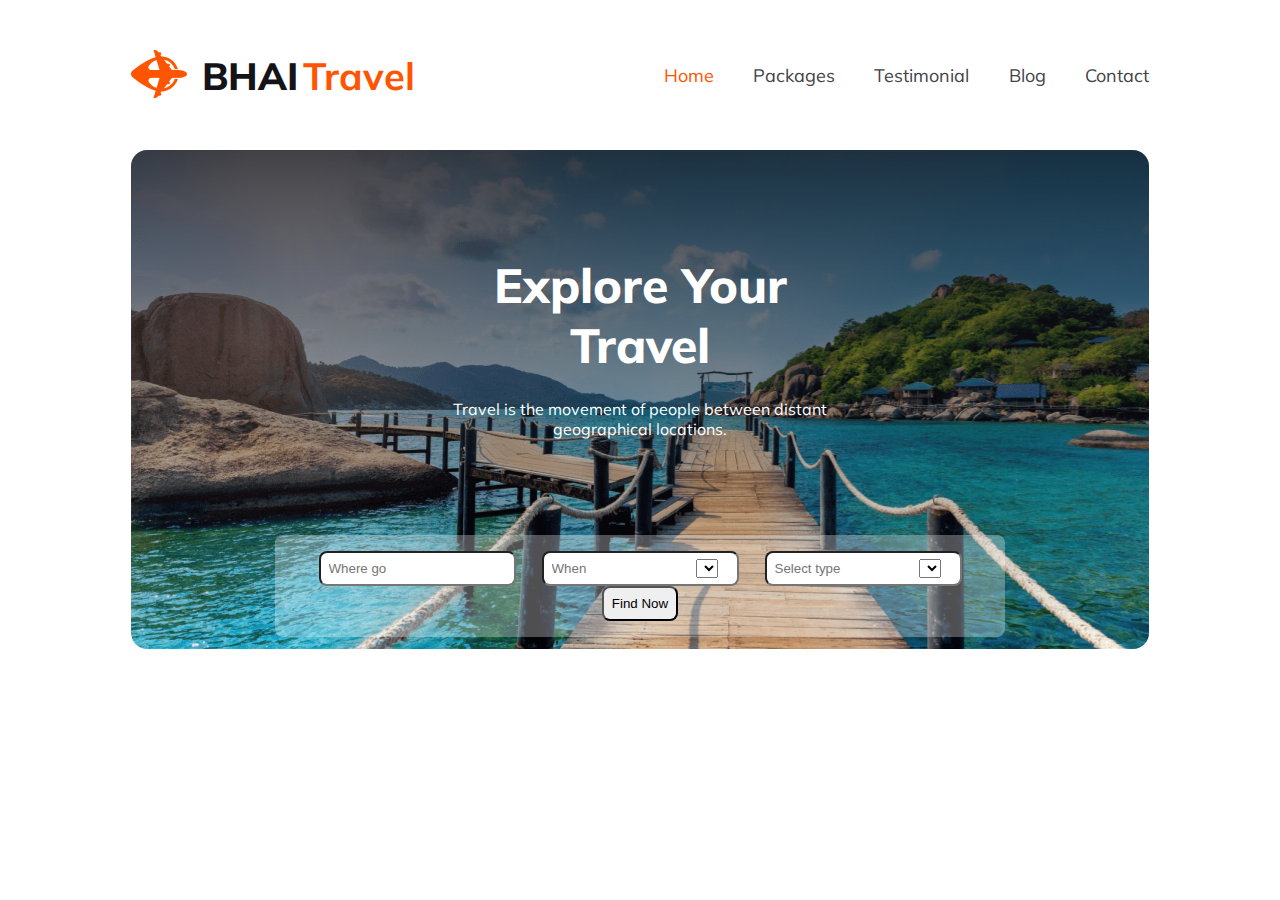
==== index.html @ e95fb246 "update file" ====
<!DOCTYPE html>
<html lang="en">
<head>
    <meta charset="UTF-8">
    <meta name="viewport" content="width=device-width, initial-scale=1.0">
    <link rel="preconnect" href="https://fonts.googleapis.com">
    <link rel="preconnect" href="https://fonts.gstatic.com" crossorigin>
    <link href="https://fonts.googleapis.com/css2?family=Mulish:ital,wght@0,200..1000;1,200..1000&display=swap" rel="stylesheet">
    <link rel="stylesheet" href="https://cdnjs.cloudflare.com/ajax/libs/font-awesome/6.5.1/css/all.min.css" integrity="sha512-DTOQO9RWCH3ppGqcWaEA1BIZOC6xxalwEsw9c2QQeAIftl+Vegovlnee1c9QX4TctnWMn13TZye+giMm8e2LwA==" crossorigin="anonymous" referrerpolicy="no-referrer" />
    <link rel="stylesheet" href="styles/travel.css">
    <title>DadaBhai Travel</title>
</head>
<body>
    <header  class="header">
        <div class="container">
            <div class="title-details">
                <div class="logo">
                    <img src="Images/Group 40071 (2).png" alt="">
                </div>
                <h3><span class="pri-font2">BHAI</span> <span class="travel">Travel</span></h3>
            </div>
            <div class="navbar">
                <ul>
                    <li>
                        <a id="home" href="">Home</a>
                        <span class="nav-item">
                            <a href="">Packages</a>
                            <a href="">Testimonial</a>
                            <a href="">Blog</a>
                            <a href="">Contact</a>
                        </span>
                    </li>
                </ul>
            </div>
            <div class="menubar">
                <i class="fa-solid fa-bars"></i>
            </div>
        </div>
        <section class="banner">
            <div class="banner-description">
                <h3 class="banner-title">
                    Explore Your Travel
                </h3>
                <p class="description">
                    Travel is the movement of people between distant geographical locations.
                </p>
            </div>
            <div class="find-section">
                <input type="text" placeholder="Where go" name="" id="">
                <select id="when">
                    <input type="text" placeholder="When" name="" id="">
                </select>
                <select id="select">
                    <input type="" placeholder="Select type" name="" value="">
                </select>
                <input type="button" value="Find Now">
            </div>
        </section>
    </header>
    <main>

    </main>
    <footer>

    </footer>

</body>
</html>
---- styles/travel.css ----
*{
    margin: 0;
    padding: 0;
}
header,main{
    margin: 3.1rem 8.2rem 0 8.2rem; 
    font-family: "Mulish", sans-serif;
    font-optical-sizing: auto;
}
:root{
    --primary-color:#FF5400;
    --font:38px;
    --weight:800;
    --white:#fff;
}
.pri-font,.nav-item a{
    color: #424247;
    font-size: 18px;
    font-weight: 400;
}
.pri-font2{
    color: #131318;
    font-size: 38px;
    font-weight: 800;
}
.travel{
    color: var(--primary-color);
    font-size: var(--font);
}
.container{
    display: flex;
    justify-content: space-between;
    align-items: center;
}
.title-details{
    display: flex;
    align-items: center;
}
.logo{
    margin-right: 0.9rem;
}
.navbar ul li a,.navbar ul li{
    text-decoration: none;
    list-style: none;
    margin-left: 2.2rem;
}
#home{
    color: var(--primary-color);
    font-size: 18px;
    font-weight: 400;
}
.menubar{
    display: none;
}
/* banner */

.banner{
    background-image: linear-gradient(180deg, rgba(19, 19, 24, 0.80) 0%, rgba(19, 19, 24, 0.00) 100%),url(../Images/Group\ 13\ \(1\)\ \(1\).png);
    border-radius: 16px;
    margin-top: 3rem;
    height: 31.2rem;
    width: 100%;
}
.banner-description{
    text-align: center;
    color: var(--white);
    padding: 6.6rem 18rem 3rem 18rem;
}
.banner-title{
    font-size:3rem;
    font-weight:var(--weight);
    margin-bottom: 1.5rem;
}
.description{
    color: var(--white);
    font-size: 16px;
    font-weight: 400;
}
.find-section{
    background: rgba(255, 255, 255, 0.30);
    border-radius: 8px;
    text-align: center;
    margin: 3rem 9rem 6.5rem 9rem;
    padding: 1rem;
}
#when,#select{
    position: relative;
    left: 11rem;
}
.find-section input{
    padding: .5rem .5rem .5rem .5rem;
    border-radius: 8px;
}
/* responsive website */
@media screen and (max-width: 600px) {
    .header{
        margin: 25px;
    }
    .menubar{
        display: inline-block;
    }
    .navbar ul li a{
        display: none;
    }
}
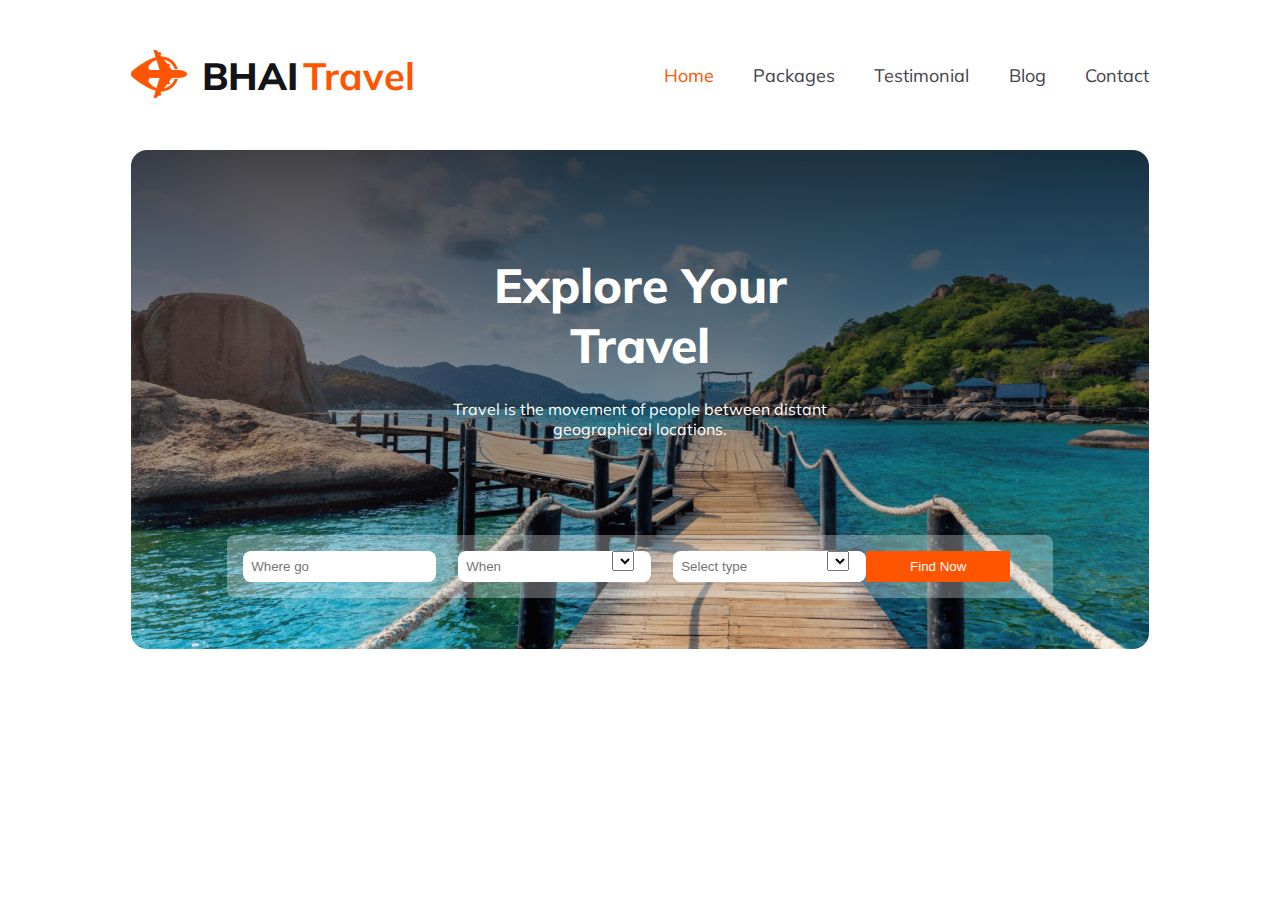
==== commit fce92454: "2nd file update" ====
--- a/index.html
+++ b/index.html
@@ -53,7 +53,11 @@
                 <select id="select">
                     <input type="" placeholder="Select type" name="" value="">
                 </select>
-                <input type="button" value="Find Now">
+                <div class="button">
+                    <i id="search" class="fa-solid fa-magnifying-glass"></i>
+                    <input id="btn" type="button"
+                    value="Find Now">
+                </div>
             </div>
         </section>
     </header>
--- a/styles/travel.css
+++ b/styles/travel.css
@@ -13,6 +13,7 @@
     --weight:800;
     --white:#fff;
 }
+
 .pri-font,.nav-item a{
     color: #424247;
     font-size: 18px;
@@ -76,20 +77,36 @@
     font-size: 16px;
     font-weight: 400;
 }
+
 .find-section{
     background: rgba(255, 255, 255, 0.30);
     border-radius: 8px;
     text-align: center;
-    margin: 3rem 9rem 6.5rem 9rem;
+    margin: 3rem 6rem 6.5rem 6rem;
     padding: 1rem;
+    display: flex;
 }
 #when,#select{
     position: relative;
     left: 11rem;
+    height: 20px;
+    text-align: center;
 }
 .find-section input{
     padding: .5rem .5rem .5rem .5rem;
     border-radius: 8px;
+    border: none;
+}
+#btn{
+    width: 9rem ;
+    background-color: var(--primary-color);
+    color: var(--white);
+    border-radius: 0;
+}
+#search{
+    position: relative;
+    left: 2rem;
+    color: var(--white);
 }
 /* responsive website */
 @media screen and (max-width: 600px) {
@@ -102,4 +119,19 @@
     .navbar ul li a{
         display: none;
     }
-}+    .banner-description{
+        margin: 0;
+        padding: 0;
+    }
+    .find-section {
+        margin: 2rem 1.5rem 2rem 1.5rem;
+        padding: 0;
+        flex-direction: column;
+    }
+    .find-section input {
+        margin-bottom: 1rem;
+    }
+    #when,select{
+        display: none;
+    }
+}
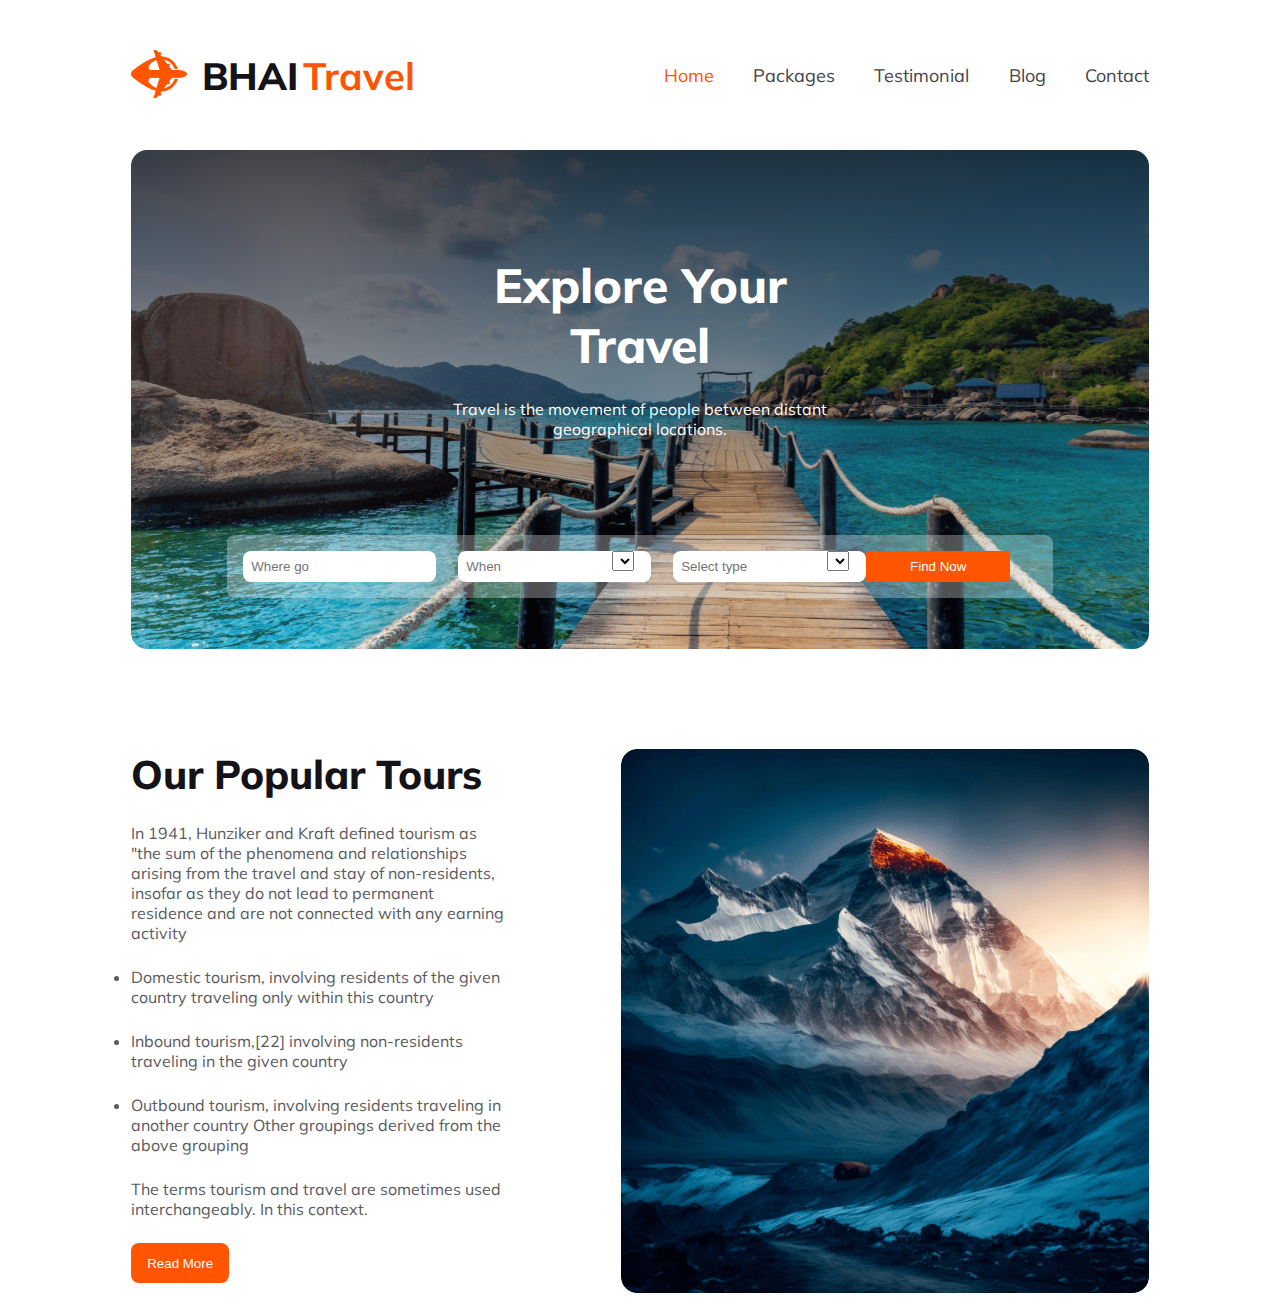
==== commit ccfe6a30: "main part push" ====
--- a/index.html
+++ b/index.html
@@ -61,8 +61,30 @@
             </div>
         </section>
     </header>
-    <main>
-
+    <main class="main">
+        <section class="tour">
+            <div class="tour-details">
+                <h3 class="tour-title">Our Popular Tours</h3>
+                <p class="tour-description">
+                    In 1941, Hunziker and Kraft defined tourism as "the sum of the phenomena and relationships arising from the travel and stay of non-residents, insofar as they do not lead to permanent residence and are not connected with any earning activity
+                    <p>
+                        <li id="list1">Domestic tourism, involving residents of the given country  traveling only within this country</li>
+                        <li id="list2">Inbound tourism,[22] involving non-residents traveling in the given country
+                        </li>
+                        <li id="list3">Outbound tourism, involving residents traveling in another country
+                        Other groupings derived from the above grouping
+                        </li>
+                    </p>
+                    <p id="lastlist">
+                        The terms tourism and travel are sometimes used interchangeably. In this context.
+                    </p>
+                </p>
+                <button id="Read-btn">Read More</button>
+            </div>
+            <div class="tour-picture">
+                <img src="Images/Rectangle 4.png" alt="">
+            </div>
+        </section>
     </main>
     <footer>
 
--- a/styles/travel.css
+++ b/styles/travel.css
@@ -108,6 +108,45 @@
     left: 2rem;
     color: var(--white);
 }
+
+/* main part */
+
+.tour{
+    display: flex;
+    margin-top: 6.25rem;
+}
+.tour-picture img{
+    width: 33rem;
+    height: 34rem;
+    border-radius: 1rem;
+}
+.tour-details{
+    margin-right: 7rem;
+}
+.tour-description,#list1,#list2,#list3,#lastlist {
+    color: #5A5A5D;
+    font-size: 16px;
+    font-weight: 400;
+}
+.tour-description, .tour-title{
+    margin-bottom: 1.5rem;
+}
+.tour-title{
+    color: #131318;
+    font-size: 40px;
+    font-weight: var(--weight);
+}
+#list1,#list2,#list3{
+    margin-bottom: 1.5rem;
+}
+#Read-btn{
+    margin-top: 1.5rem;
+    padding: 0.8rem 1rem 0.8rem 1rem;
+    background-color: var(--primary-color);
+    border: none;
+    border-radius: 0.5rem;
+    color: var(--white);
+}
 /* responsive website */
 @media screen and (max-width: 600px) {
     .header{
@@ -134,4 +173,21 @@
     #when,select{
         display: none;
     }
+    .main{
+        margin: 25px;
+        padding: 0;
+    }
+    .tour{
+        margin: 0;
+        padding: 0;
+        flex-direction: column;
+    }
+    .tour-picture img{
+        height: 100%;
+        width: 100%;
+    }
+    #Read-btn{
+        margin-bottom: 1.5rem;
+    }
+    
 }
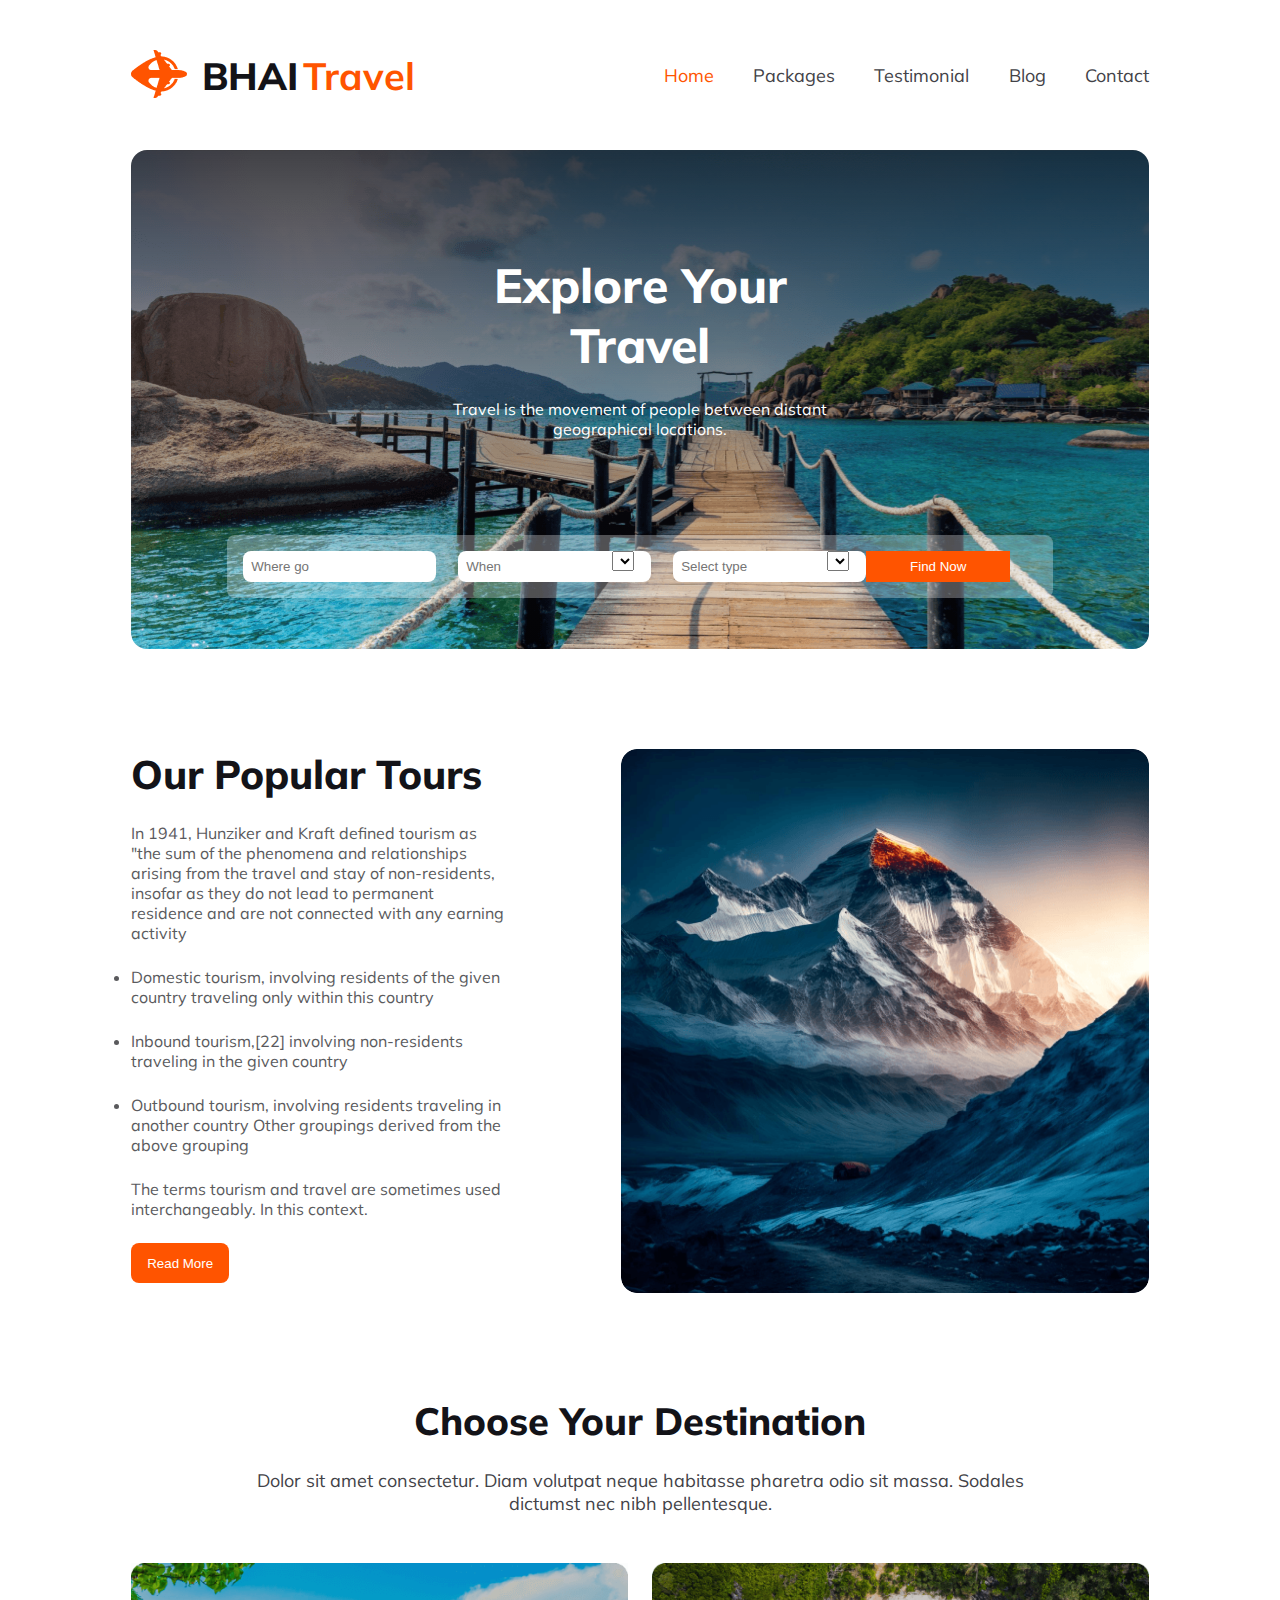
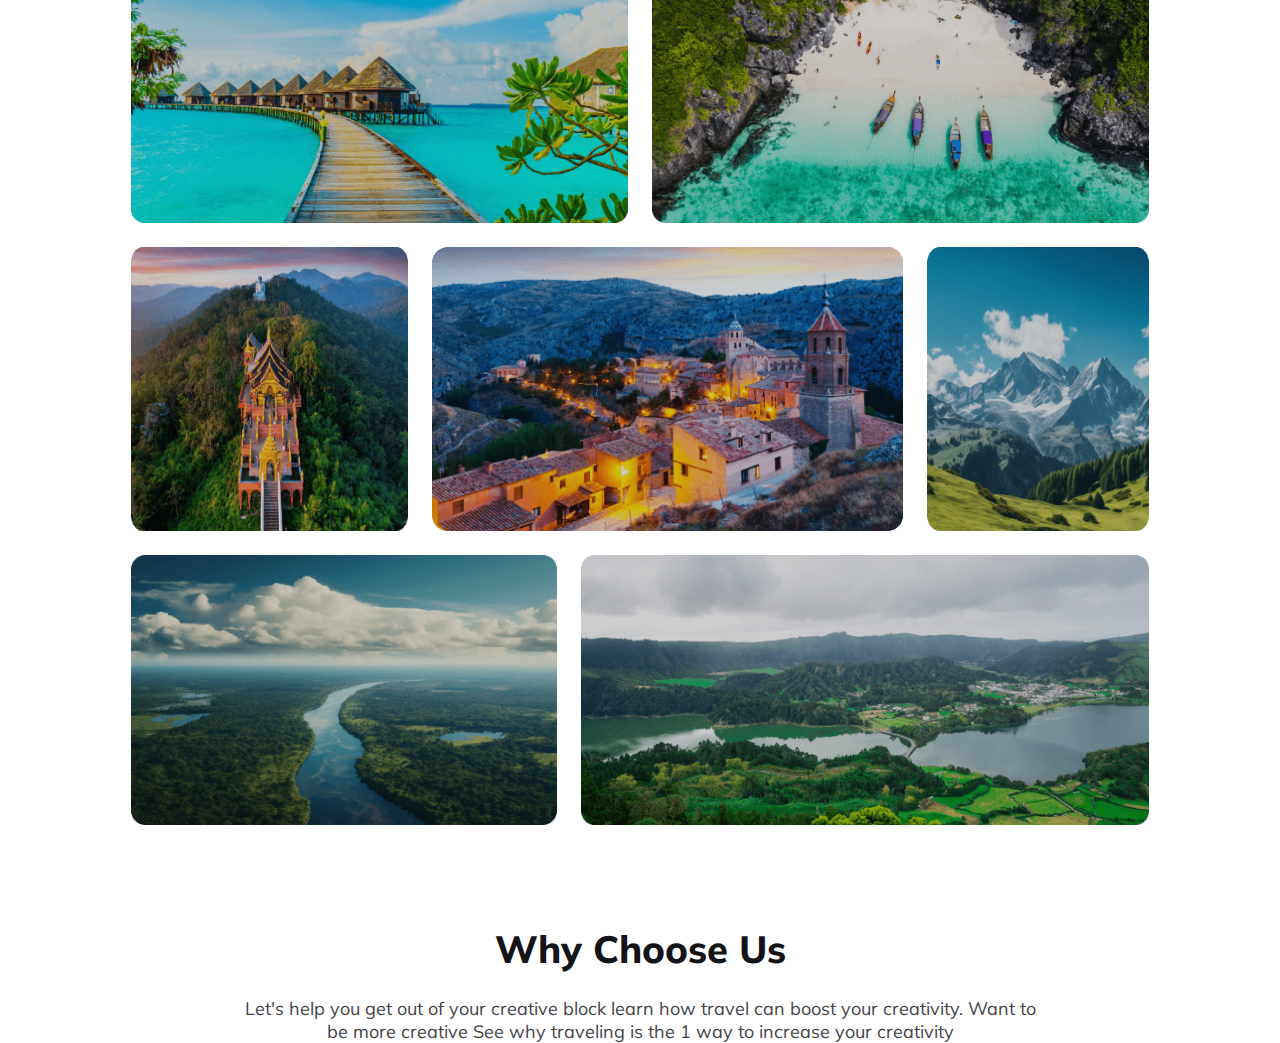
==== commit 9b05f792: "destinition part code push" ====
--- a/index.html
+++ b/index.html
@@ -85,6 +85,33 @@
                 <img src="Images/Rectangle 4.png" alt="">
             </div>
         </section>
+        <section class="destinition">
+            <div class="destinition-details">
+                <div class="destinition-title">Choose Your Destination</div>
+                <div class="destinition-description">Dolor sit amet consectetur. Diam volutpat neque habitasse pharetra odio sit massa. Sodales dictumst nec nibh pellentesque.</div>
+            </div>
+            <div class="destinition-image">
+                <div class="image-list1">
+                    <img src="Images/Rectangle 5.png" alt="">
+                    <img src="Images/Rectangle 8.png" alt="">
+                </div>
+                <div class="image-list2">
+                    <img src="Images/Rectangle 6.png" alt="">
+                    <img src="Images/Rectangle 7.png" alt="">
+                    <img src="Images/Rectangle 9.png" alt="">
+                </div>
+                <div class="image-list3">
+                    <img src="Images/Rectangle 11.png" alt="">
+                    <img src="Images/Rectangle 10.png" alt="">
+                </div>
+            </div>
+        </section>
+        <section class="choose">
+            <div class="choose-detail">
+                <h3 class="choose-title">Why Choose Us</h3>
+                <p class="choose-des">Let's help you get out of your creative block learn how travel can boost your creativity. Want to be more creative See why traveling is the 1 way to increase your creativity</p>
+            </div>
+        </section>
     </main>
     <footer>
 
--- a/styles/travel.css
+++ b/styles/travel.css
@@ -14,12 +14,12 @@
     --white:#fff;
 }
 
-.pri-font,.nav-item a{
+.pri-font,.nav-item a,.destinition-description,.choose-des{
     color: #424247;
     font-size: 18px;
     font-weight: 400;
 }
-.pri-font2{
+.pri-font2,.destinition-title,.choose-title{
     color: #131318;
     font-size: 38px;
     font-weight: 800;
@@ -147,6 +147,42 @@
     border-radius: 0.5rem;
     color: var(--white);
 }
+
+/* destinitation part */
+
+.destinition{
+    margin-top: 6.25rem;
+}
+.destinition-details,.destinition-title,.destinition-description,.choose-detail{
+    text-align: center;
+}
+.destinition-description,.choose-des{
+    margin: 1.5rem 7rem 0 7rem;
+}
+
+.image-list1,.image-list2,.image-list3{
+    display: grid;
+}
+.image-list1{
+    grid-template-columns: repeat(2,1fr);
+    margin-top: 3rem;
+    gap: 1.5rem;
+}
+.image-list2{
+    grid-template-columns: repeat(1,1fr) 1.7fr 0.8fr;
+    margin: 1.5rem 0 1.5rem 0;
+    gap: 1.5rem;
+}
+.image-list3{
+    grid-template-columns: repeat(1,1.5fr) 2fr;
+    margin-bottom: 6.25rem;
+    gap: 1.5rem;
+}
+.destinition-image img{
+    width: 100%;
+    height: 100%;
+}
+
 /* responsive website */
 @media screen and (max-width: 600px) {
     .header{
@@ -189,5 +225,17 @@
     #Read-btn{
         margin-bottom: 1.5rem;
     }
-    
-}
+    .destinition-title{
+        margin-bottom: 1.5rem;
+    }
+    .destinition-description{
+        margin: 0;
+    }
+    .destinition-image img{
+        width: 21rem;
+        height: 11rem;
+    }
+    .image-list1,.image-list2,.image-list3{
+        grid-template-columns: 1fr;
+    }
+}
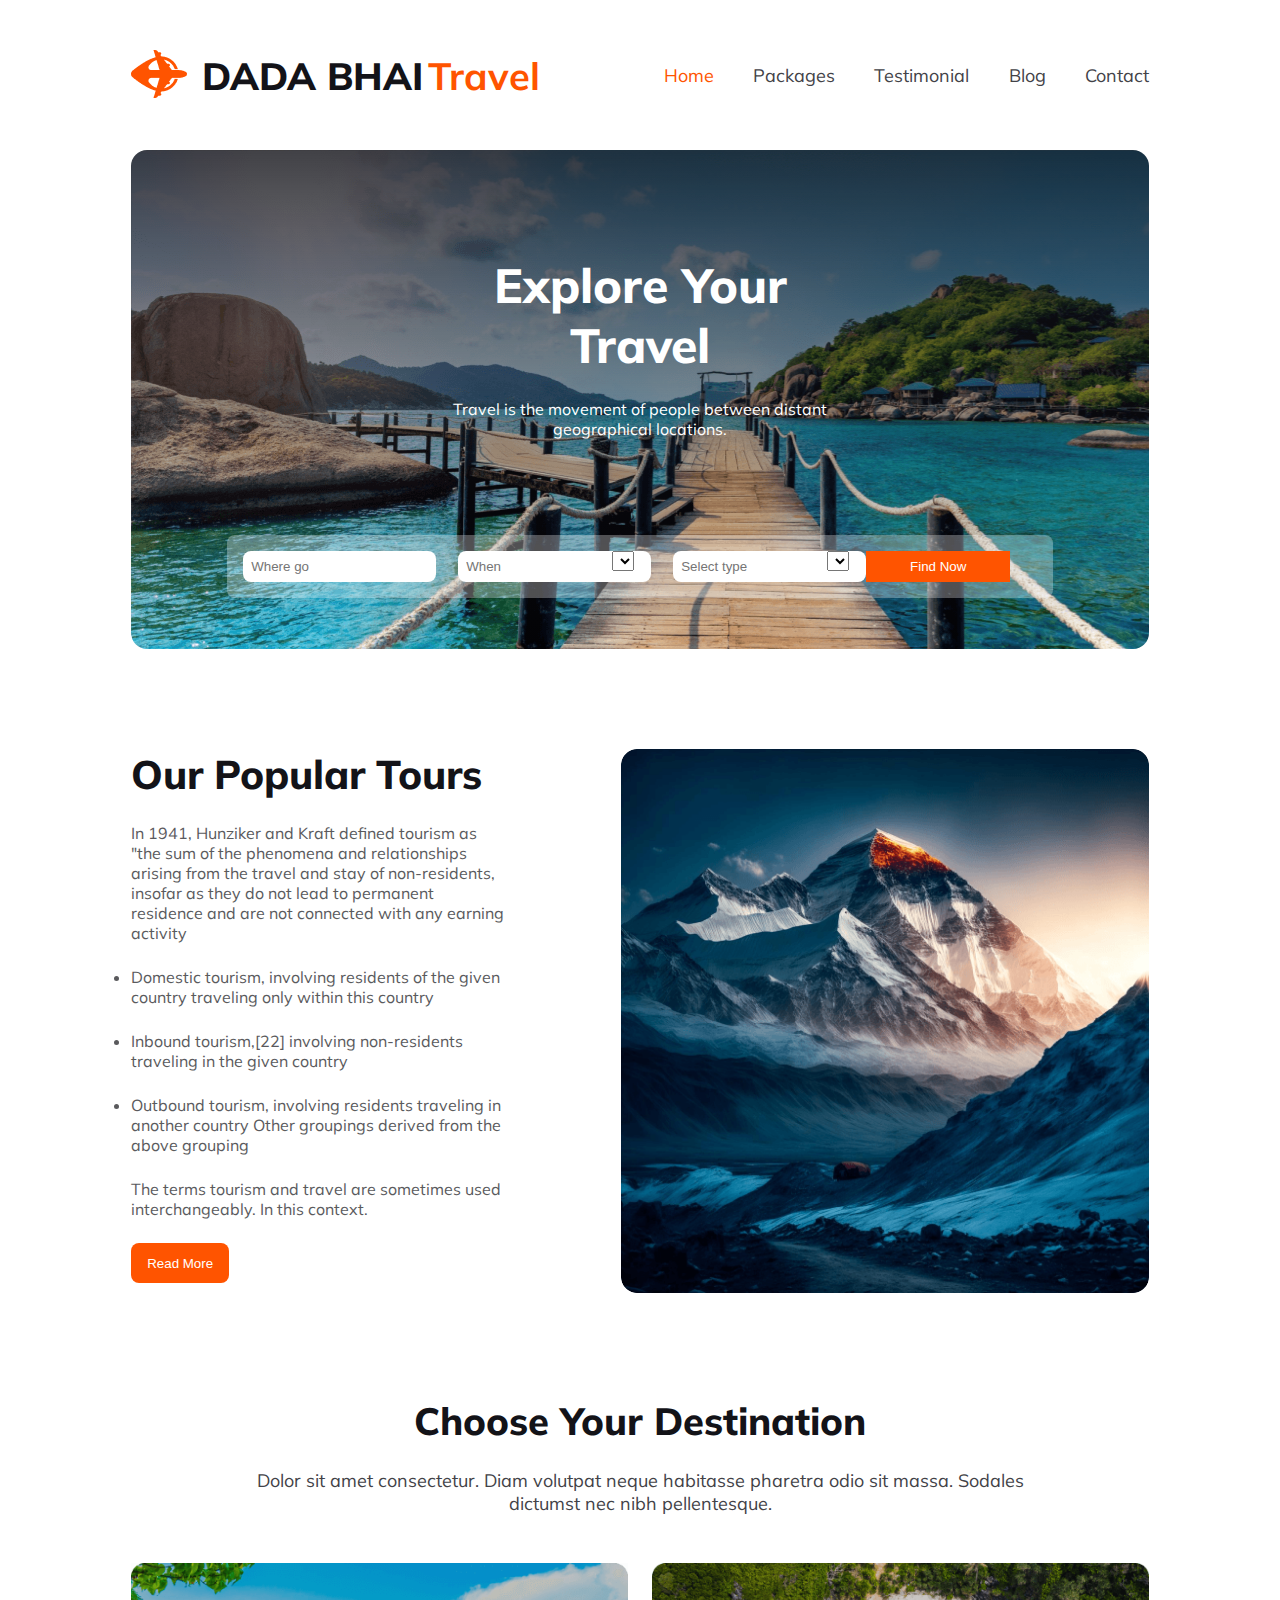
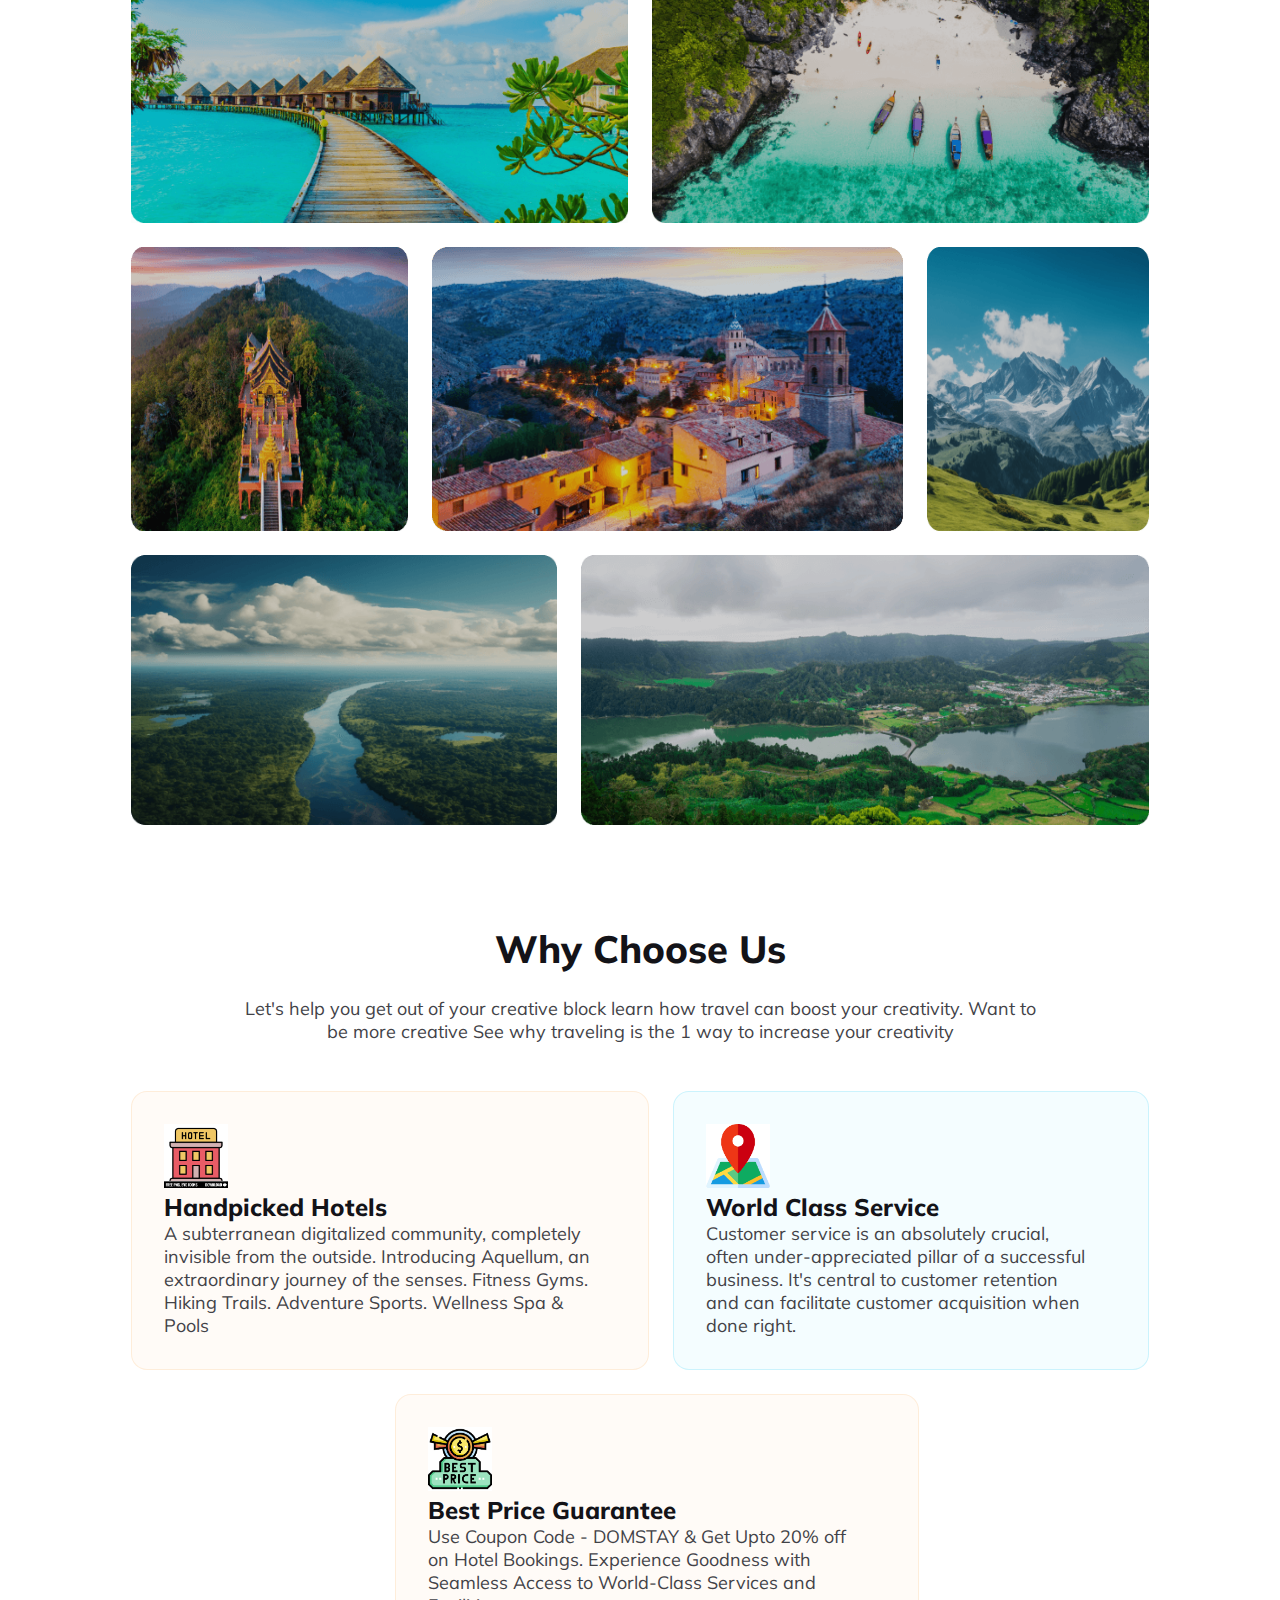
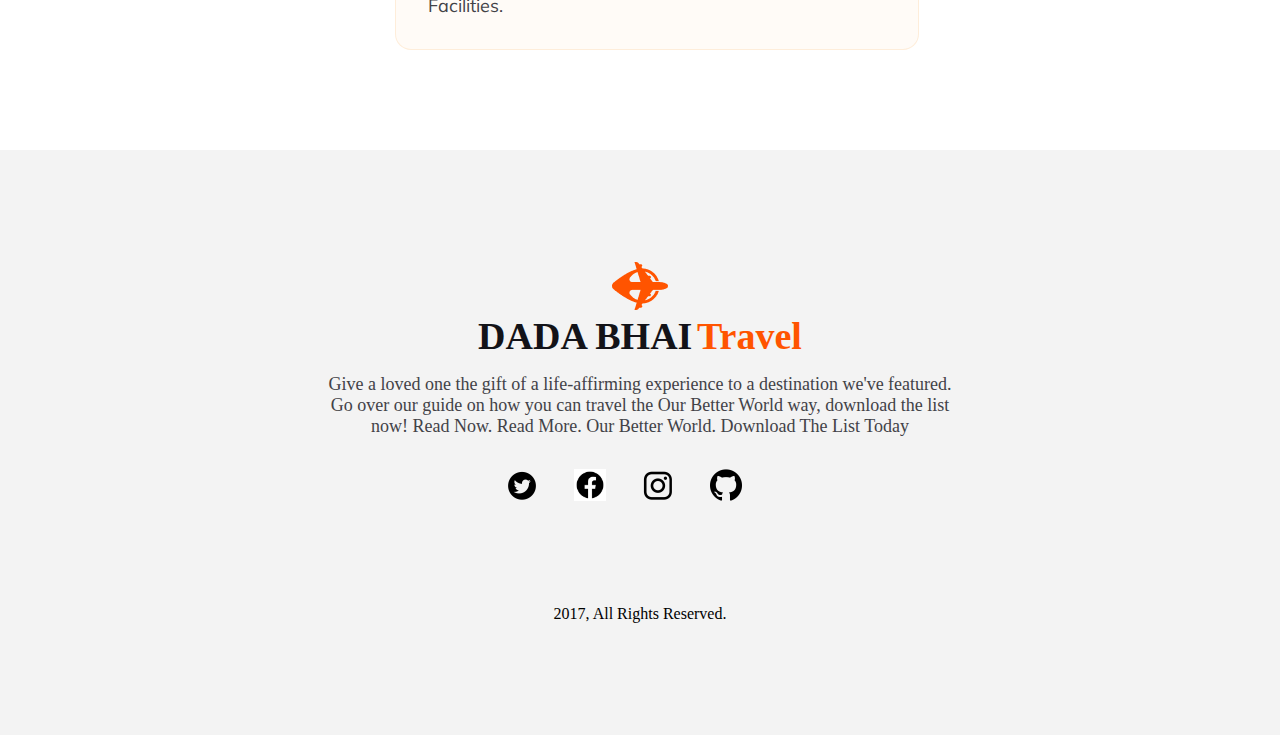
==== commit 8659b019: "footer part code push" ====
--- a/index.html
+++ b/index.html
@@ -17,7 +17,7 @@
                 <div class="logo">
                     <img src="Images/Group 40071 (2).png" alt="">
                 </div>
-                <h3><span class="pri-font2">BHAI</span> <span class="travel">Travel</span></h3>
+                <h3><span class="pri-font2">DADA BHAI</span> <span class="travel">Travel</span></h3>
             </div>
             <div class="navbar">
                 <ul>
@@ -111,10 +111,48 @@
                 <h3 class="choose-title">Why Choose Us</h3>
                 <p class="choose-des">Let's help you get out of your creative block learn how travel can boost your creativity. Want to be more creative See why traveling is the 1 way to increase your creativity</p>
             </div>
+            <div class="travel-service">
+                <div class="hotel">
+                    <img  src="Images/download.png" alt="">
+                    <h3 class="travel-title">Handpicked Hotels</h3>
+                    <p class="pri-font">A subterranean digitalized community, completely invisible from the outside. Introducing Aquellum, an extraordinary journey of the senses. Fitness Gyms. Hiking Trails. Adventure Sports. Wellness Spa & Pools</p>
+                </div>
+                <div class="class-service">
+                    <img src="Images/download (1).png" alt="">
+                    <h3  class="travel-title">World Class Service</h3>
+                    <p class="pri-font">Customer service is an absolutely crucial, often under-appreciated pillar of a successful business. It's central to customer retention and can facilitate customer acquisition when done right. </p>
+                </div>
+            </div>
+            <div class="best-price">
+                <img src="Images/images.png" alt="">
+                <h3 class="travel-title">Best Price Guarantee</h3>
+                <p class="pri-font">Use Coupon Code - DOMSTAY & Get Upto 20% off on Hotel Bookings. Experience Goodness with Seamless Access to World-Class Services and Facilities.</p>
+            </div>
         </section>
     </main>
-    <footer>
-
+    <footer class="footer">
+        <div class="footer-design">
+            <div class="footer-details">
+                <img src="Images/Group 40071 (2).png" alt="">
+            <div class="footer-des">
+                <h3>
+                    <span class="pri-font2">DADA BHAI</span> <span class="travel">Travel</span>
+                </h3>
+            </div>
+            <p class="footer-description">
+                Give a loved one the gift of a life-affirming experience to a destination we've featured. Go over our guide on how you can travel the Our Better World way, download the list now! Read Now. Read More. Our Better World. Download The List Today
+            </p>
+        </div>
+        <div class="footer-icon">
+            <img src="Images/twitter.png" alt="">
+            <img src="Images/face.png" alt="">
+            <img src="Images/insta.png" alt="">
+            <img src="Images/git.png" alt="">
+        </div>
+        <div class="footer-copyright">
+            2017, All Rights Reserved.
+        </div>
+        </div>
     </footer>
 
 </body>
--- a/styles/travel.css
+++ b/styles/travel.css
@@ -14,12 +14,12 @@
     --white:#fff;
 }
 
-.pri-font,.nav-item a,.destinition-description,.choose-des{
+.pri-font,.nav-item a,.destinition-description,.choose-des,.footer-description{
     color: #424247;
     font-size: 18px;
     font-weight: 400;
 }
-.pri-font2,.destinition-title,.choose-title{
+.pri-font2,.destinition-title,.choose-title,.travel-title{
     color: #131318;
     font-size: 38px;
     font-weight: 800;
@@ -182,6 +182,66 @@
     width: 100%;
     height: 100%;
 }
+/* travel service */
+.travel-service{
+    display: flex;
+    margin: 3rem 0 1.5rem 0;
+}
+.hotel{
+    margin-right: 1.5rem;
+}
+.hotel,.class-service,.best-price{
+    padding: 2rem 3.4rem 2rem 2rem;
+}
+.hotel,.best-price{
+    border-radius: 16px;
+    border: 1px solid rgba(251, 181, 99, 0.20);
+    background: rgba(251, 181, 99, 0.05);
+}
+.best-price{
+    margin-left: 16.5rem;
+    width: 27.2rem;
+    margin-bottom: 6.25rem;
+}
+.class-service{
+    border-radius: 16px;
+    border: 1px solid rgba(41, 206, 246, 0.20);
+    background: rgba(41, 206, 246, 0.05);
+}
+.travel-service img,.best-price img{
+    width: 4rem;
+    height: 4rem;
+}
+.travel-title{
+    font-size: 1.5rem;
+}
+/* footer */
+
+footer{
+    text-align: center;
+    background: rgba(19, 19, 24, 0.05);
+    width: 100%;
+    height: 100%;
+}
+.footer-design{
+    margin: 0 20rem 0 20rem;
+    padding: 7rem 0 7rem 0;
+}
+.footer-description{
+    margin-top: 1rem;
+}
+.footer-icon img{
+    width: 2rem;
+    height: 2rem;
+    margin-right: 2rem;
+    margin-top: 2rem;
+}
+.footer-copyright{
+    margin-top: 6.25rem;
+}
+.footer-des img h3{
+    text-align: center;
+}
 
 /* responsive website */
 @media screen and (max-width: 600px) {
@@ -232,10 +292,28 @@
         margin: 0;
     }
     .destinition-image img{
+        margin-left: 3rem;
         width: 21rem;
         height: 11rem;
     }
     .image-list1,.image-list2,.image-list3{
         grid-template-columns: 1fr;
     }
-}
+    .travel-service{
+        margin: 0;
+        flex-direction: column;
+    }
+
+    .best-price{
+        margin: 0;
+    }
+    .hotel,.class-service,.best-price{
+        margin:1.5rem;
+        width: 19rem;
+        height: 17rem;
+    }
+    .footer-design{
+        margin: 0;
+        padding: 2.75rem;
+    }
+}
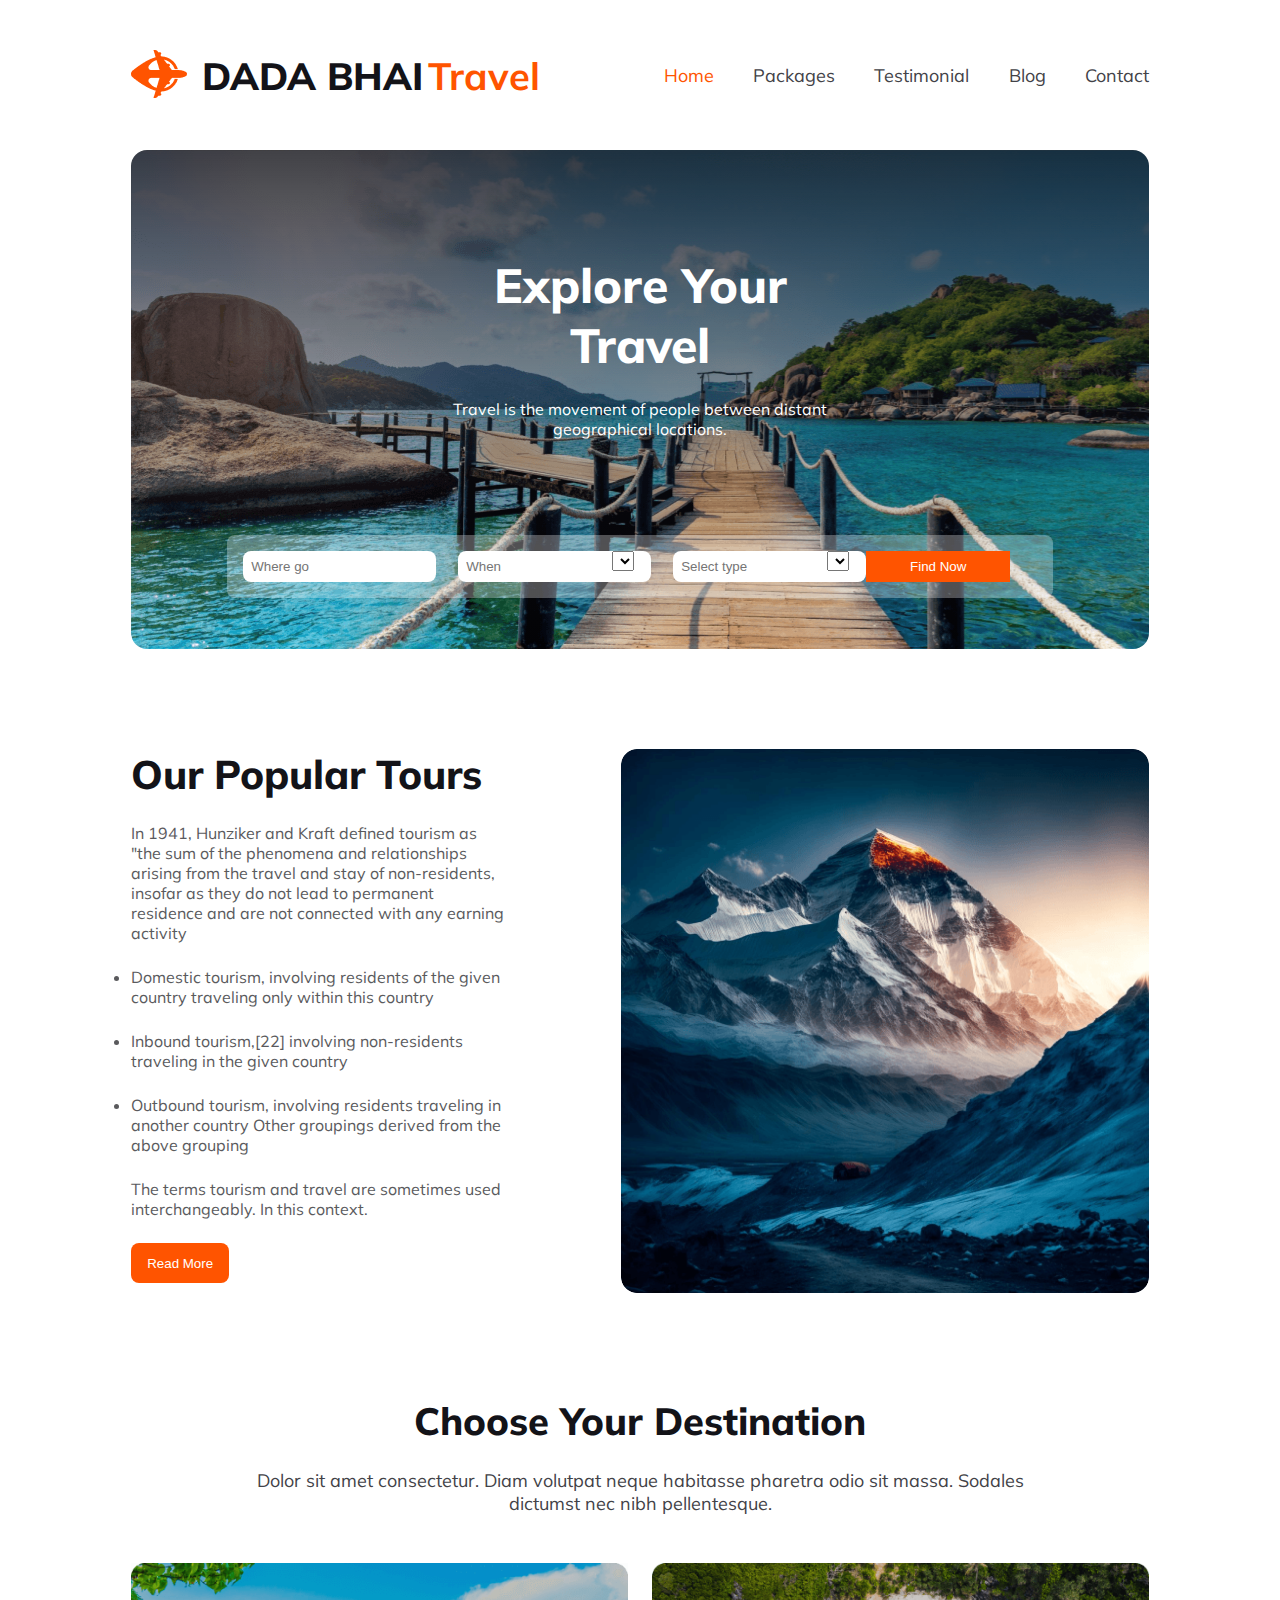
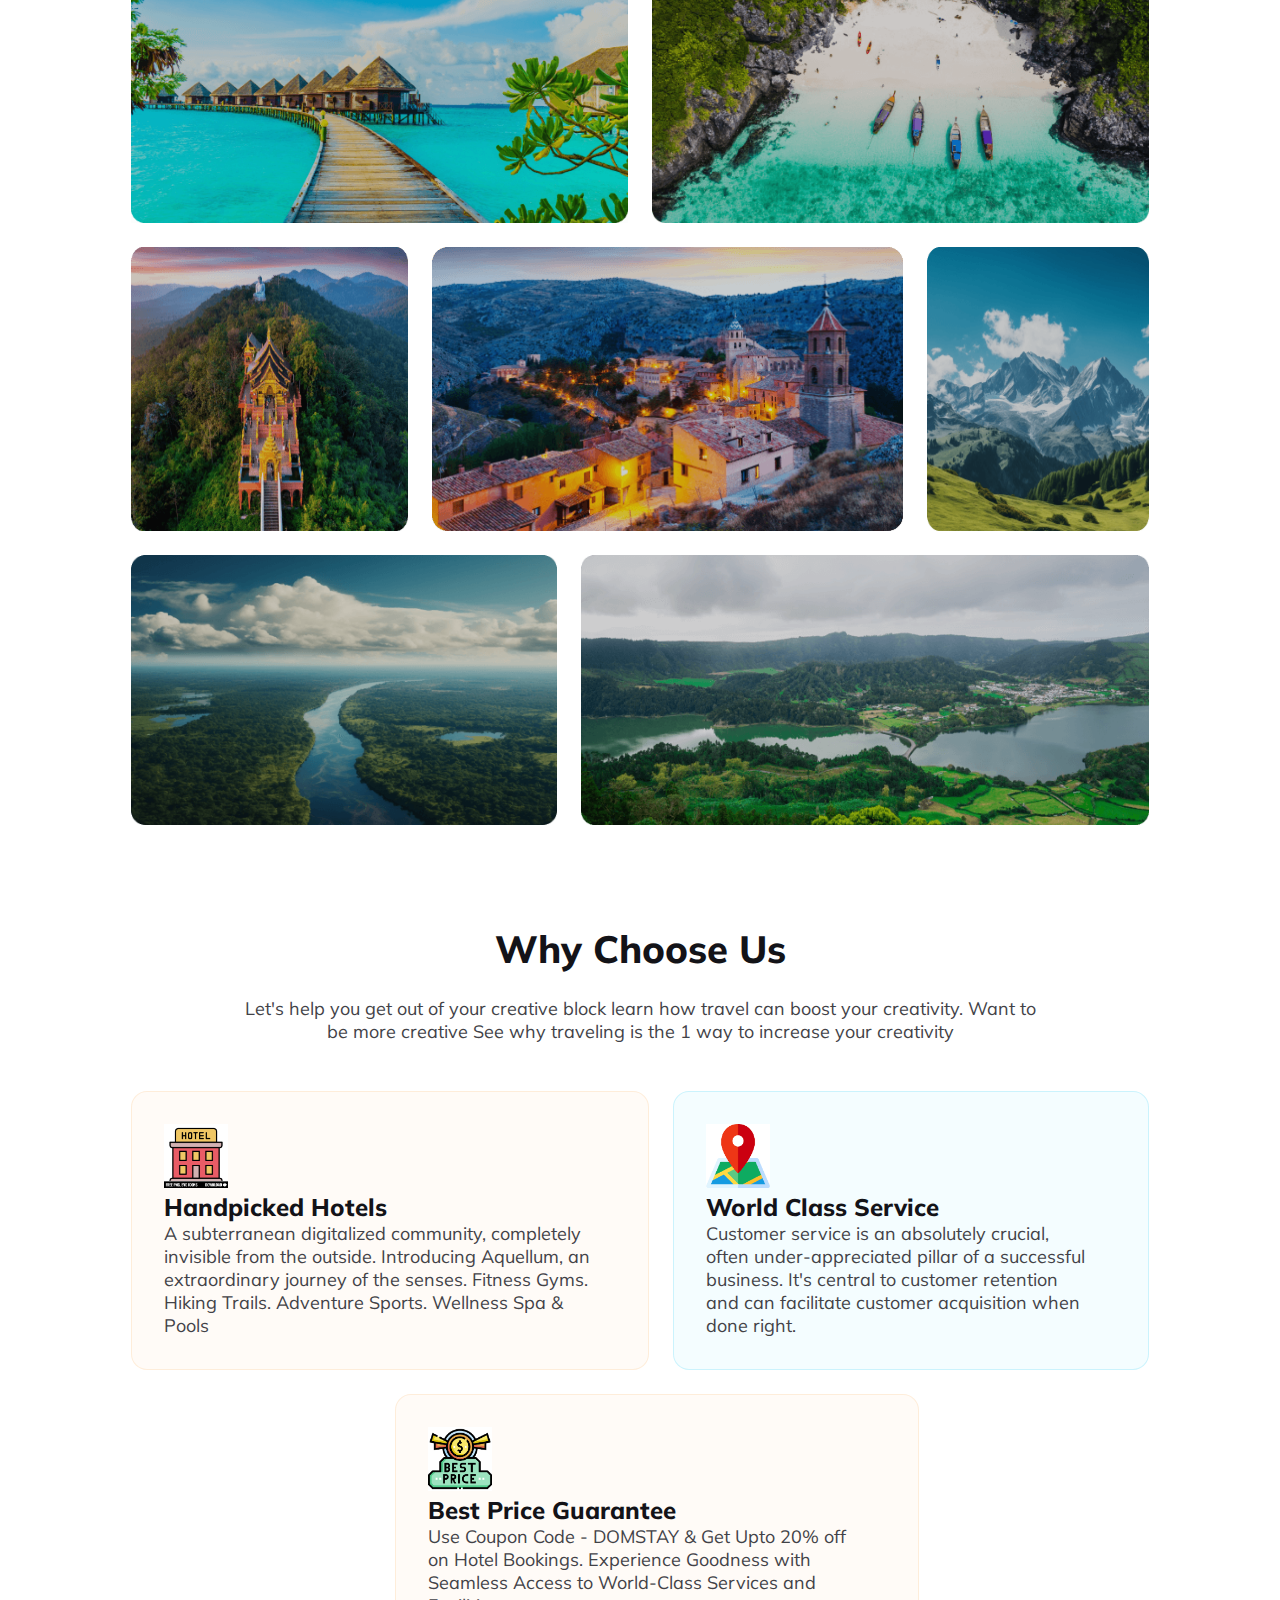
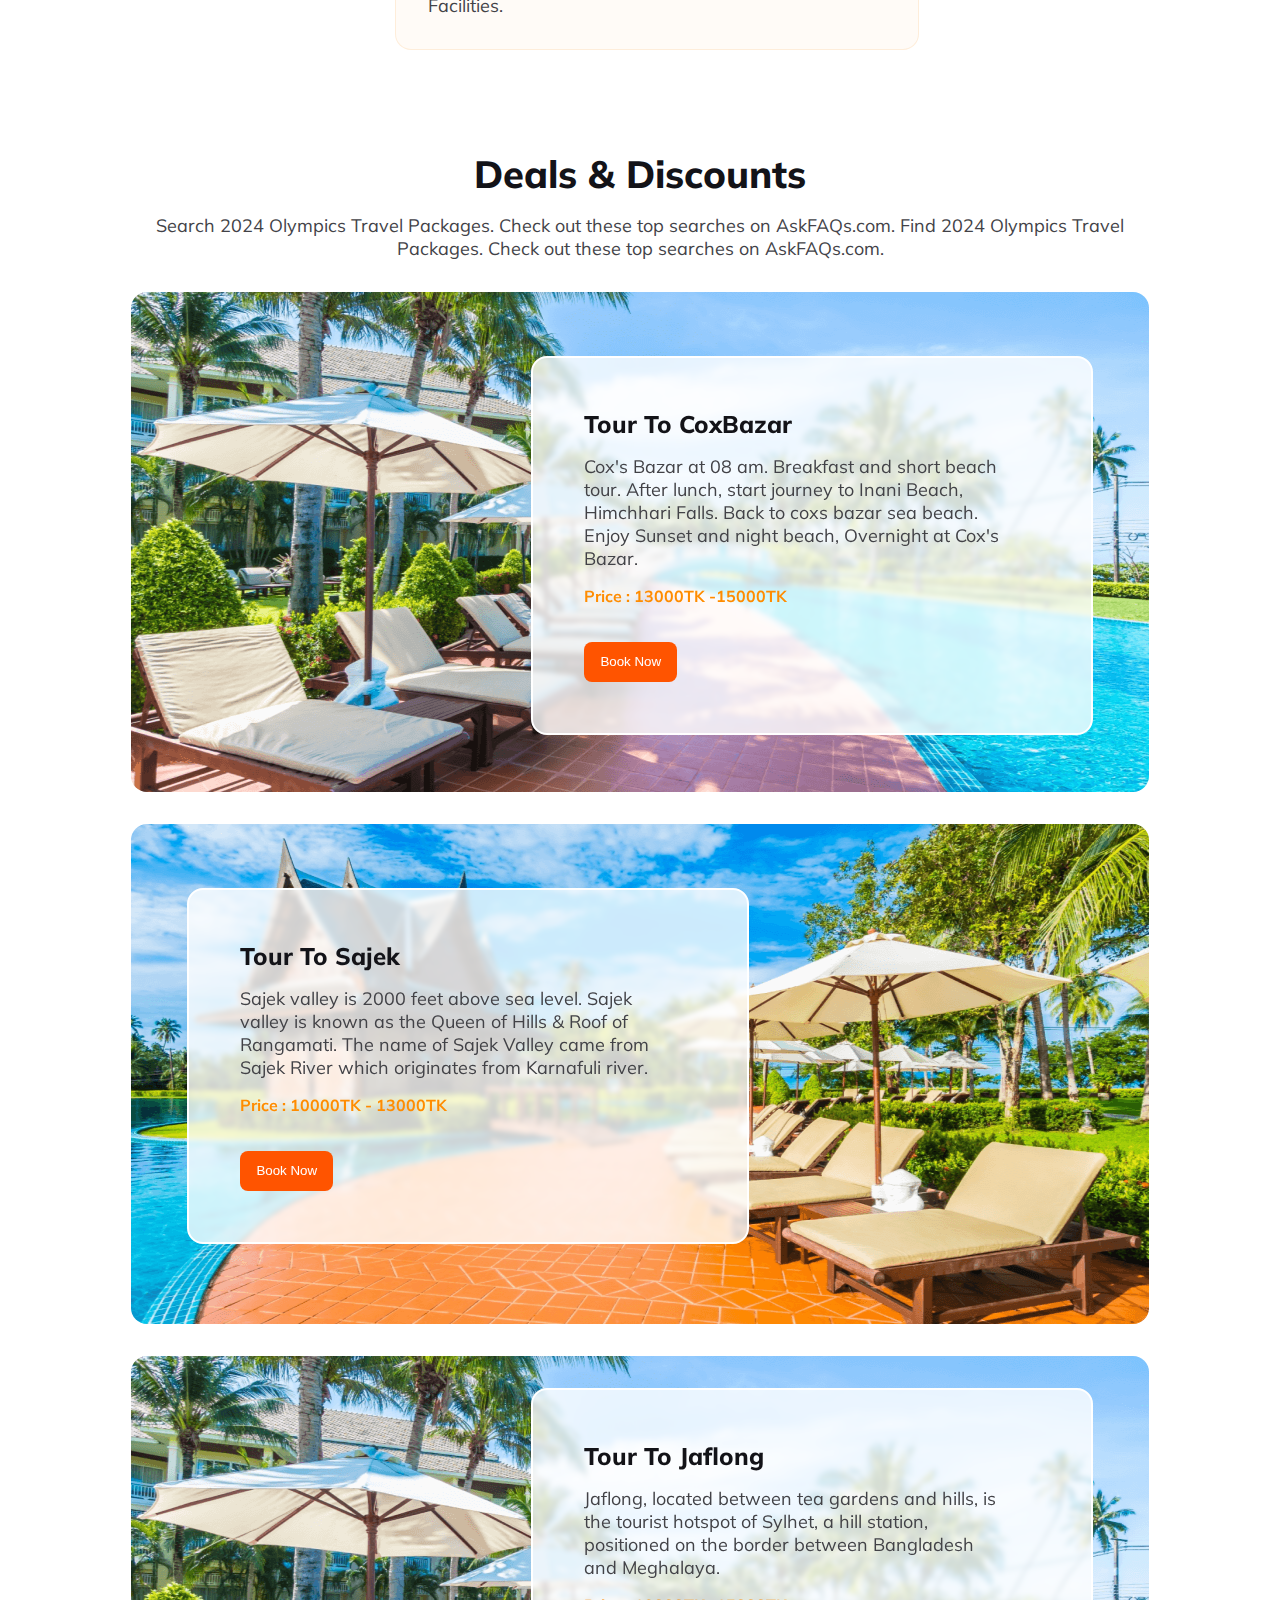
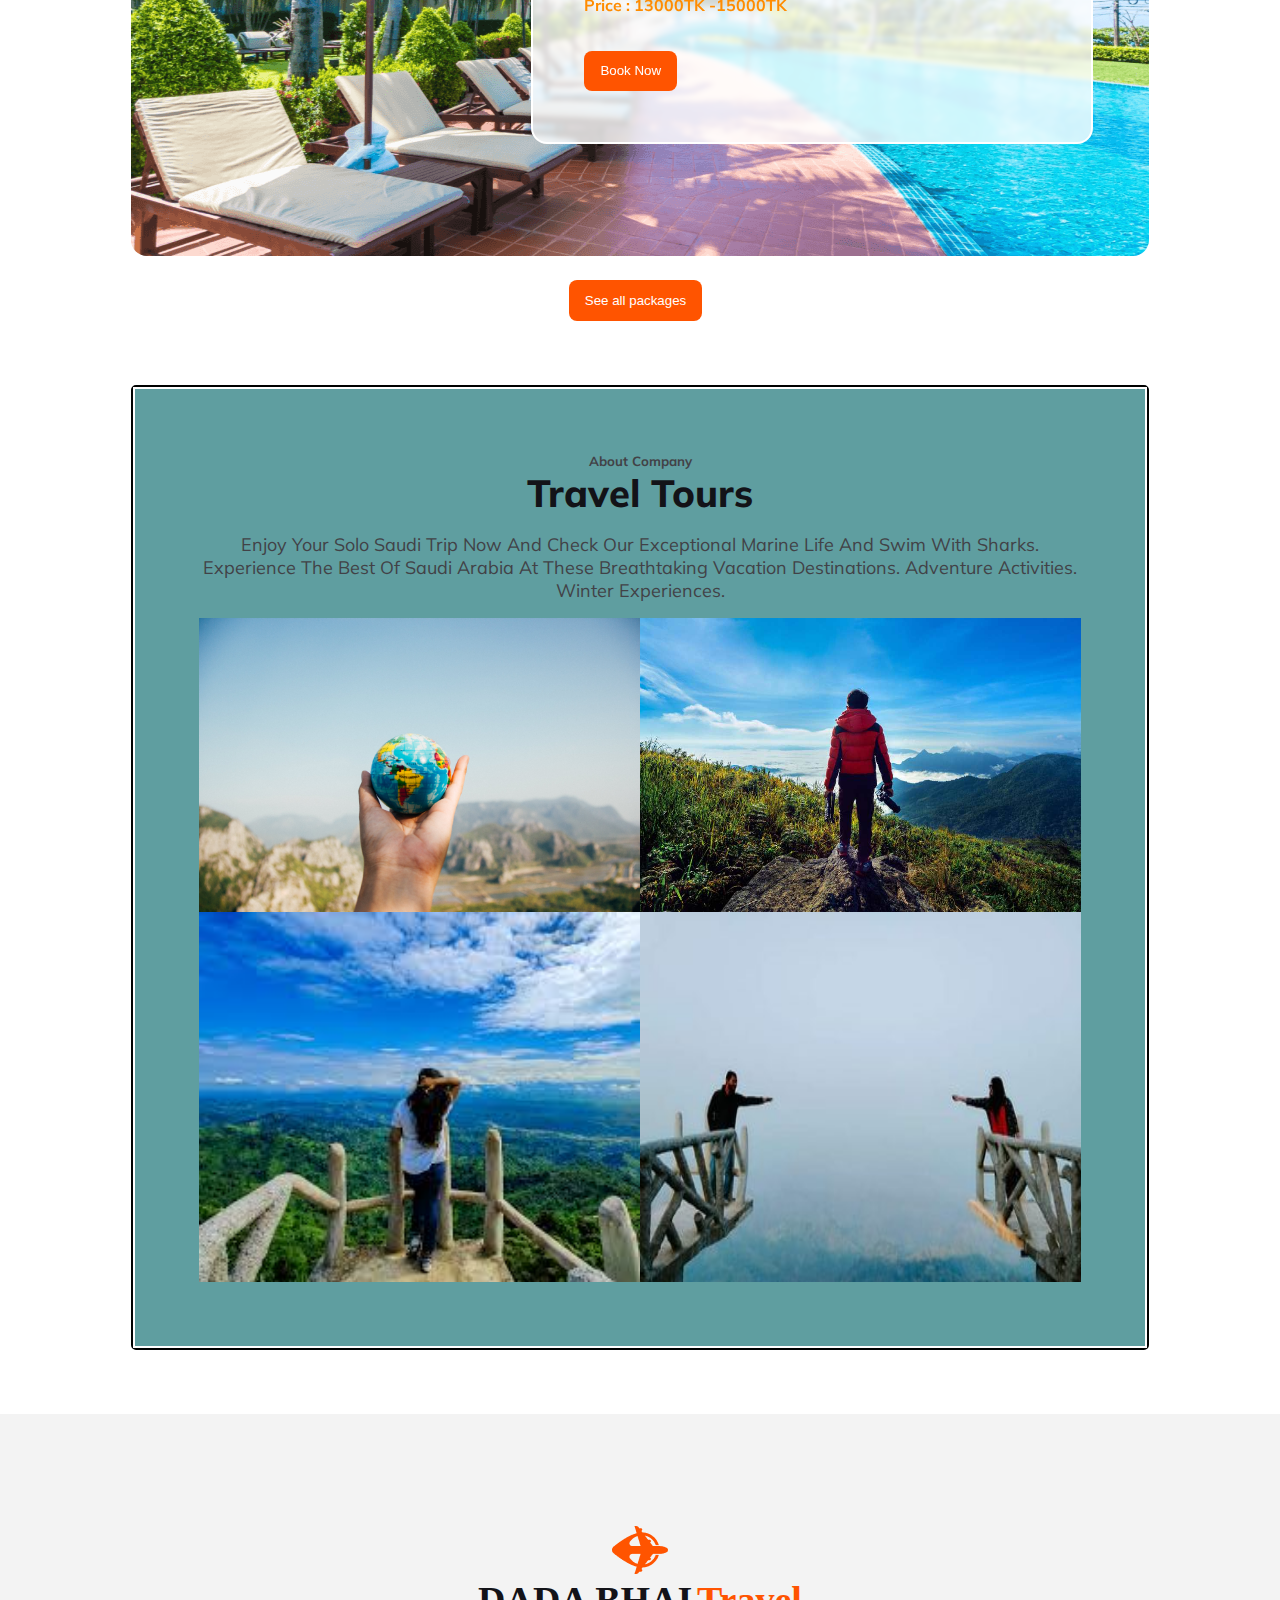
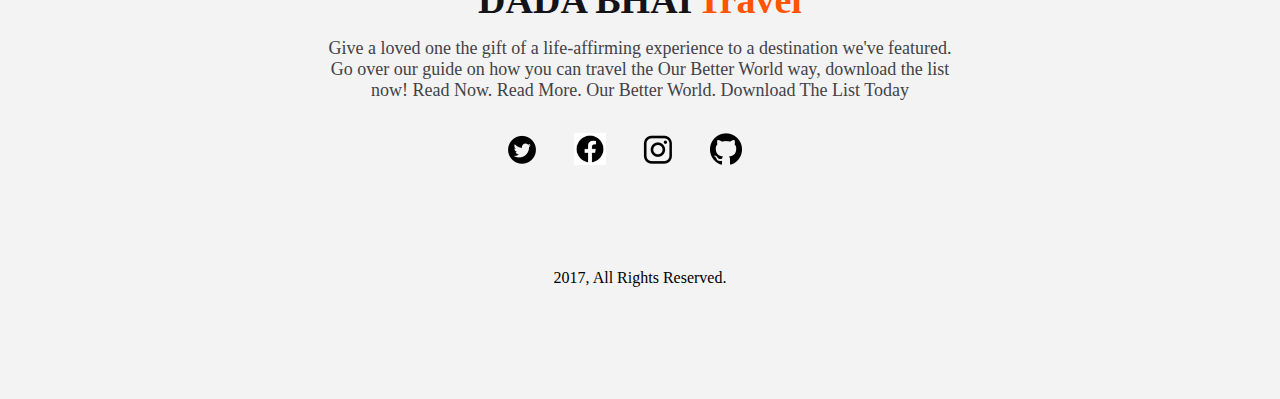
==== commit 85970873: "deals section code push" ====
--- a/index.html
+++ b/index.html
@@ -79,7 +79,7 @@
                         The terms tourism and travel are sometimes used interchangeably. In this context.
                     </p>
                 </p>
-                <button id="Read-btn">Read More</button>
+                <button class="Read-btn" id="Read-btn">Read More</button>
             </div>
             <div class="tour-picture">
                 <img src="Images/Rectangle 4.png" alt="">
@@ -127,6 +127,51 @@
                 <img src="Images/images.png" alt="">
                 <h3 class="travel-title">Best Price Guarantee</h3>
                 <p class="pri-font">Use Coupon Code - DOMSTAY & Get Upto 20% off on Hotel Bookings. Experience Goodness with Seamless Access to World-Class Services and Facilities.</p>
+            </div>
+        </section>
+        <section class="deals">
+            <div class="deals-des">
+                <h3 class="pri-font2">Deals & Discounts</h3>
+                <p class="pri-font" style="margin-top: 1rem;">Search 2024 Olympics Travel Packages. Check out these top searches on AskFAQs.com. Find 2024 Olympics Travel Packages. Check out these top searches on AskFAQs.com.</p>
+            </div>
+            <div class="coxbazar">
+                <div class="cox-tour-detail">
+                    <h3 class="pri-font2" style="font-size: 1.5rem;margin-bottom: 1rem;">Tour To CoxBazar</h3>
+                    <p class="pri-font" style="margin-bottom: 1rem;">Cox's Bazar at 08 am. Breakfast and short beach tour. After lunch, start journey to Inani Beach, Himchhari Falls. Back to coxs bazar sea beach. Enjoy Sunset and night beach, Overnight at Cox's Bazar.</p>
+                    <span style="color:darkorange;"><b>Price : 13000TK -15000TK</b></span><br>
+                    <input class="Read-btn"  style="margin-top: 2.2rem;" type="button" value="Book Now">
+                </div>
+            </div>
+            <div class="Sajek">
+                <div class="Sajek-tour-detail">
+                    <h3 class="pri-font2" style="font-size: 1.5rem;margin-bottom: 1rem;">Tour To Sajek</h3>
+                    <p class="pri-font" style="margin-bottom: 1rem;">Sajek valley is 2000 feet above sea level. Sajek valley is known as the Queen of Hills & Roof of
+                    Rangamati. The name of Sajek Valley came from Sajek River which originates from Karnafuli river.</p>
+                    <span style="color:darkorange;"><b>Price : 10000TK - 13000TK</b></span><br>
+                    <input class="Read-btn"  style="margin-top: 2.2rem;" type="button" value="Book Now">
+                </div>
+            </div>
+            <div class="Jaflong">
+                <div class="jaflong-tour-detail">
+                    <h3 class="pri-font2" style="font-size: 1.5rem;margin-bottom: 1rem;">Tour To Jaflong</h3>
+                    <p class="pri-font" style="margin-bottom: 1rem;">Jaflong, located between tea gardens and hills, is the tourist hotspot of Sylhet, a hill station, positioned on the border between Bangladesh and Meghalaya.</p>
+                    <span style="color:darkorange;"><b>Price : 13000TK -15000TK</b></span><br>
+                    <input class="Read-btn"  style="margin-top: 2.2rem;" type="button" value="Book Now">
+                </div>
+            </div>
+            <input class="Read-btn package" style="margin-left: 43%;" type="button" value="See all packages">
+        </section>
+        <section class="about-company">
+            <div class="about">
+                <h5  style=" color: #424247;">About Company</h5>
+                <h3 class="pri-font2" >Travel Tours</h3>
+                <p class="pri-font" style=" color: #424247; margin: 1rem 0 1rem  0;">Enjoy Your Solo Saudi Trip Now And Check Our Exceptional Marine Life And Swim With Sharks. Experience The Best Of Saudi Arabia At These Breathtaking Vacation Destinations. Adventure Activities. Winter Experiences.</p>
+                <div class="travel-image">
+                    <img src="Images/travel1.jpeg" alt="">
+                    <img src="Images/travel2.jpg" alt="">
+                    <img src="Images/travel3.jpg" alt="">
+                    <img src="Images/travel4.jpg" alt="">
+                </div>
             </div>
         </section>
     </main>
--- a/styles/travel.css
+++ b/styles/travel.css
@@ -139,7 +139,7 @@
 #list1,#list2,#list3{
     margin-bottom: 1.5rem;
 }
-#Read-btn{
+#Read-btn,.Read-btn{
     margin-top: 1.5rem;
     padding: 0.8rem 1rem 0.8rem 1rem;
     background-color: var(--primary-color);
@@ -153,7 +153,7 @@
 .destinition{
     margin-top: 6.25rem;
 }
-.destinition-details,.destinition-title,.destinition-description,.choose-detail{
+.destinition-details,.destinition-title,.destinition-description,.choose-detail,.about{
     text-align: center;
 }
 .destinition-description,.choose-des{
@@ -215,6 +215,68 @@
 .travel-title{
     font-size: 1.5rem;
 }
+/* deals and discount */
+
+.deals-des{
+    text-align: center;
+}
+.coxbazar,.Sajek,.Jaflong{
+    background-image: url(../Images/Group\ 39.png);
+    background-position:center;
+    background-repeat: no-repeat;
+    background-size: cover;
+    position: relative;
+    border-radius: 1rem;
+    margin-top: 2rem;
+    height: 31.25rem;
+    width: 100%;
+}
+.cox-tour-detail,.Sajek-tour-detail,.jaflong-tour-detail{
+    border-radius: 16px;
+    border: 2px solid #FFF;
+    background: rgba(255, 255, 255, 0.80);
+    backdrop-filter: blur(2.5px);
+    padding: 3.2rem 5rem 3.2rem 3.2rem;
+    position: relative;
+    top: 4rem;
+    margin: 0 3.5rem 3.5rem 25rem;
+}
+.Sajek{
+    background-image: url(../Images/Group\ 40.png);
+}
+.Sajek-tour-detail{
+    position: relative;
+    top: 4rem;
+    margin: 0 25rem 3.5rem 3.5rem;
+}
+
+.jaflong-tour-detail{
+    position: relative;
+    top: 2rem;
+}
+
+/* about company */
+.about-company{
+    display: flex;
+    background-color: cadetblue;
+    border: 2px solid black;
+    border-radius: 5px;
+    margin: 4rem 0 4rem 0;
+}
+.travel-image{
+    display: grid;
+    grid-template-columns: repeat(2,1fr);
+}
+.travel-image img{
+    width: 100%;
+    height: 100%;
+}
+.about{
+    border: 2px solid white;  
+    padding: 4rem;  
+}
+
+
 /* footer */
 
 footer{
@@ -316,4 +378,20 @@
         margin: 0;
         padding: 2.75rem;
     }
-}
+    .cox-tour-detail,.Sajek-tour-detail,.jaflong-tour-detail{
+        position: relative;
+        top: 0.8rem;
+        bottom: 0.5rem;
+        margin: 0 1rem 1rem 1rem;
+    }
+    .jaflong-tour-detail{
+        position: relative;
+        top: 2rem;
+        bottom: 1rem;
+        margin: 0 1rem 1rem 1rem;
+    }
+    .package{
+        position: relative;
+        right: 2.3rem;
+    }
+}
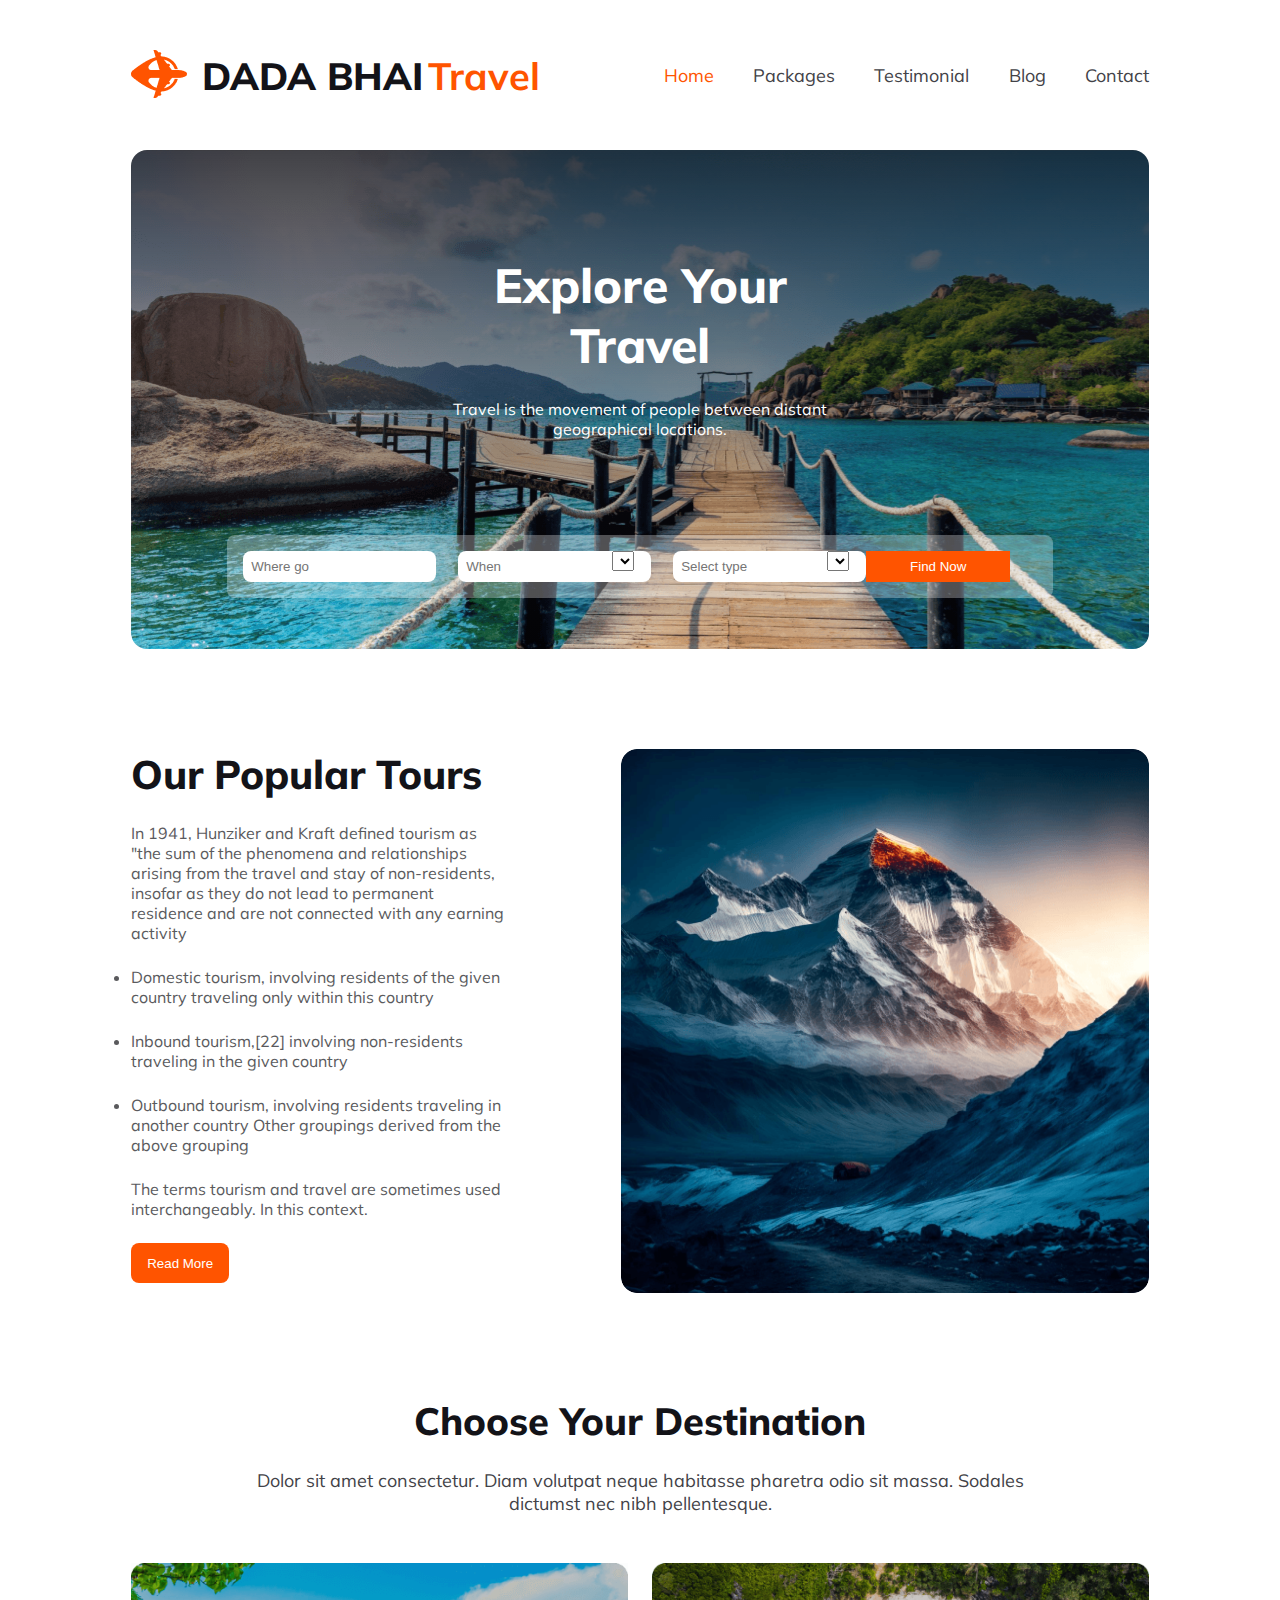
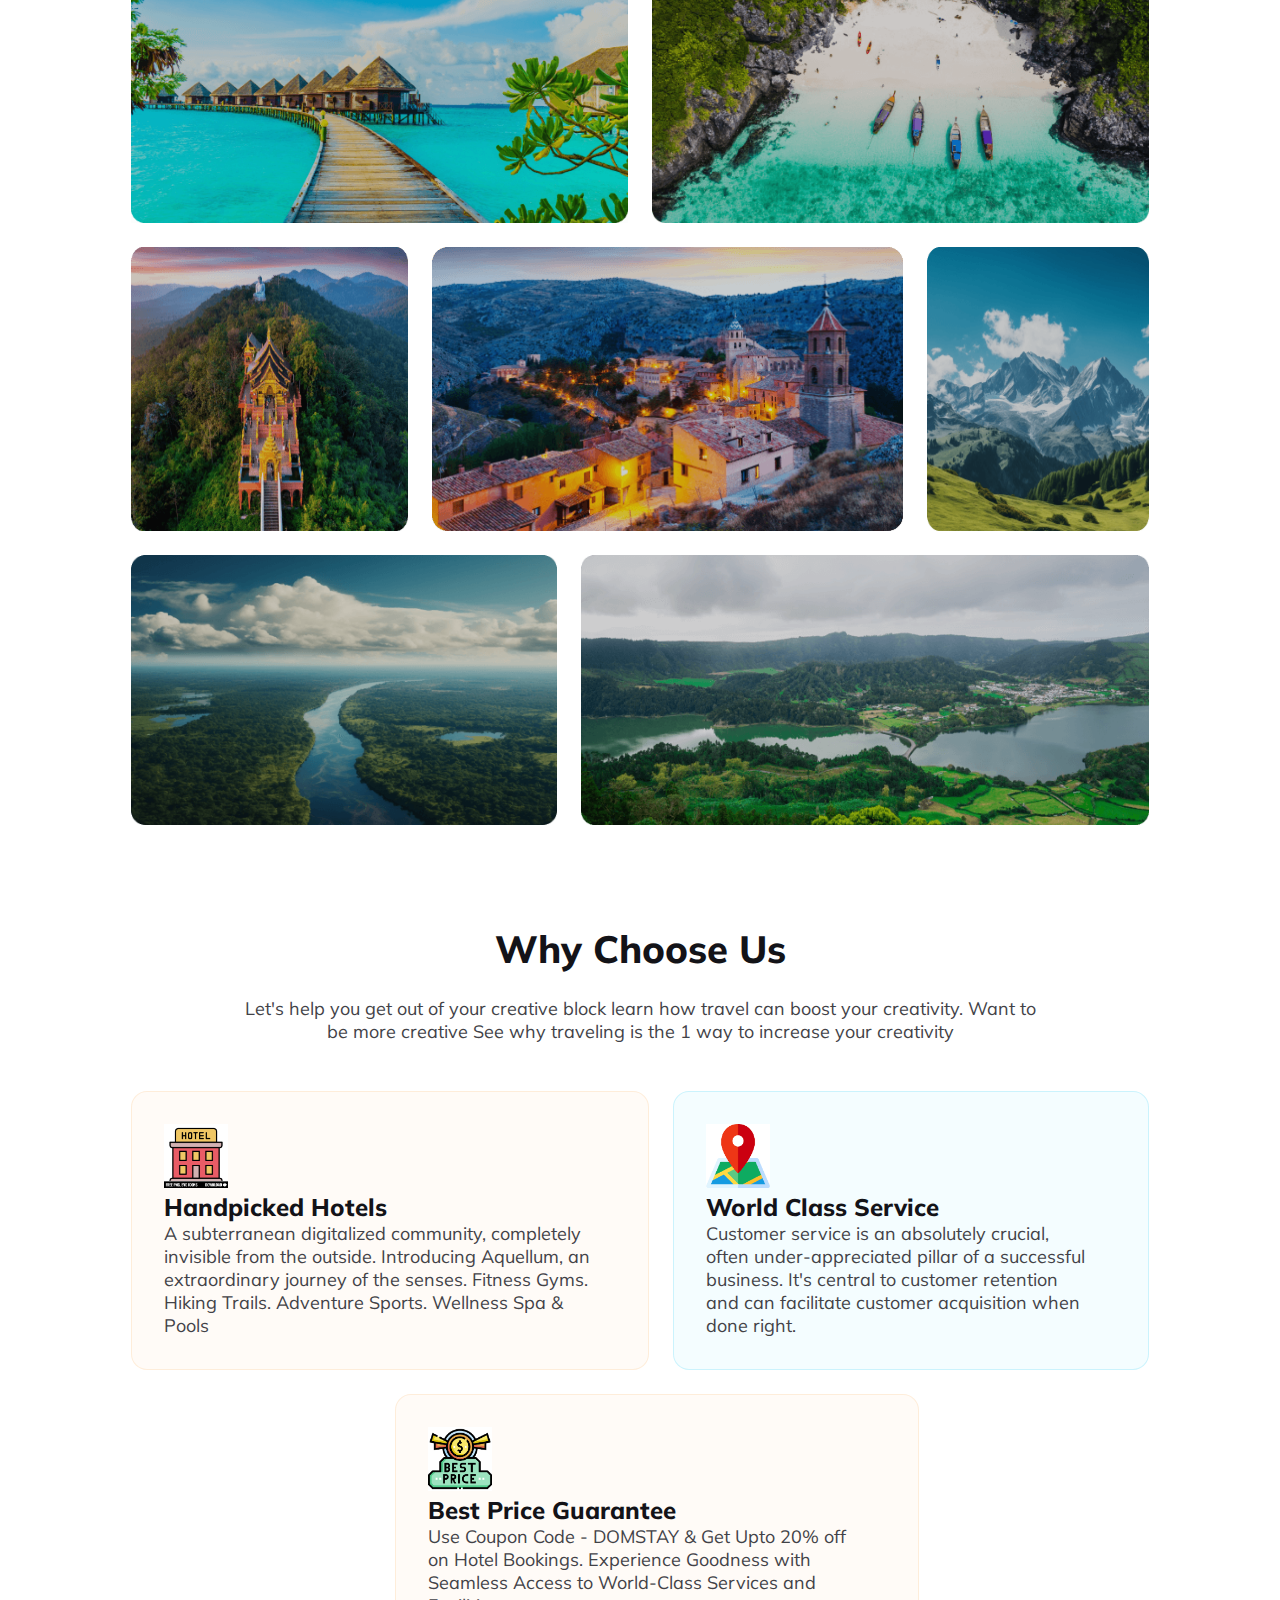
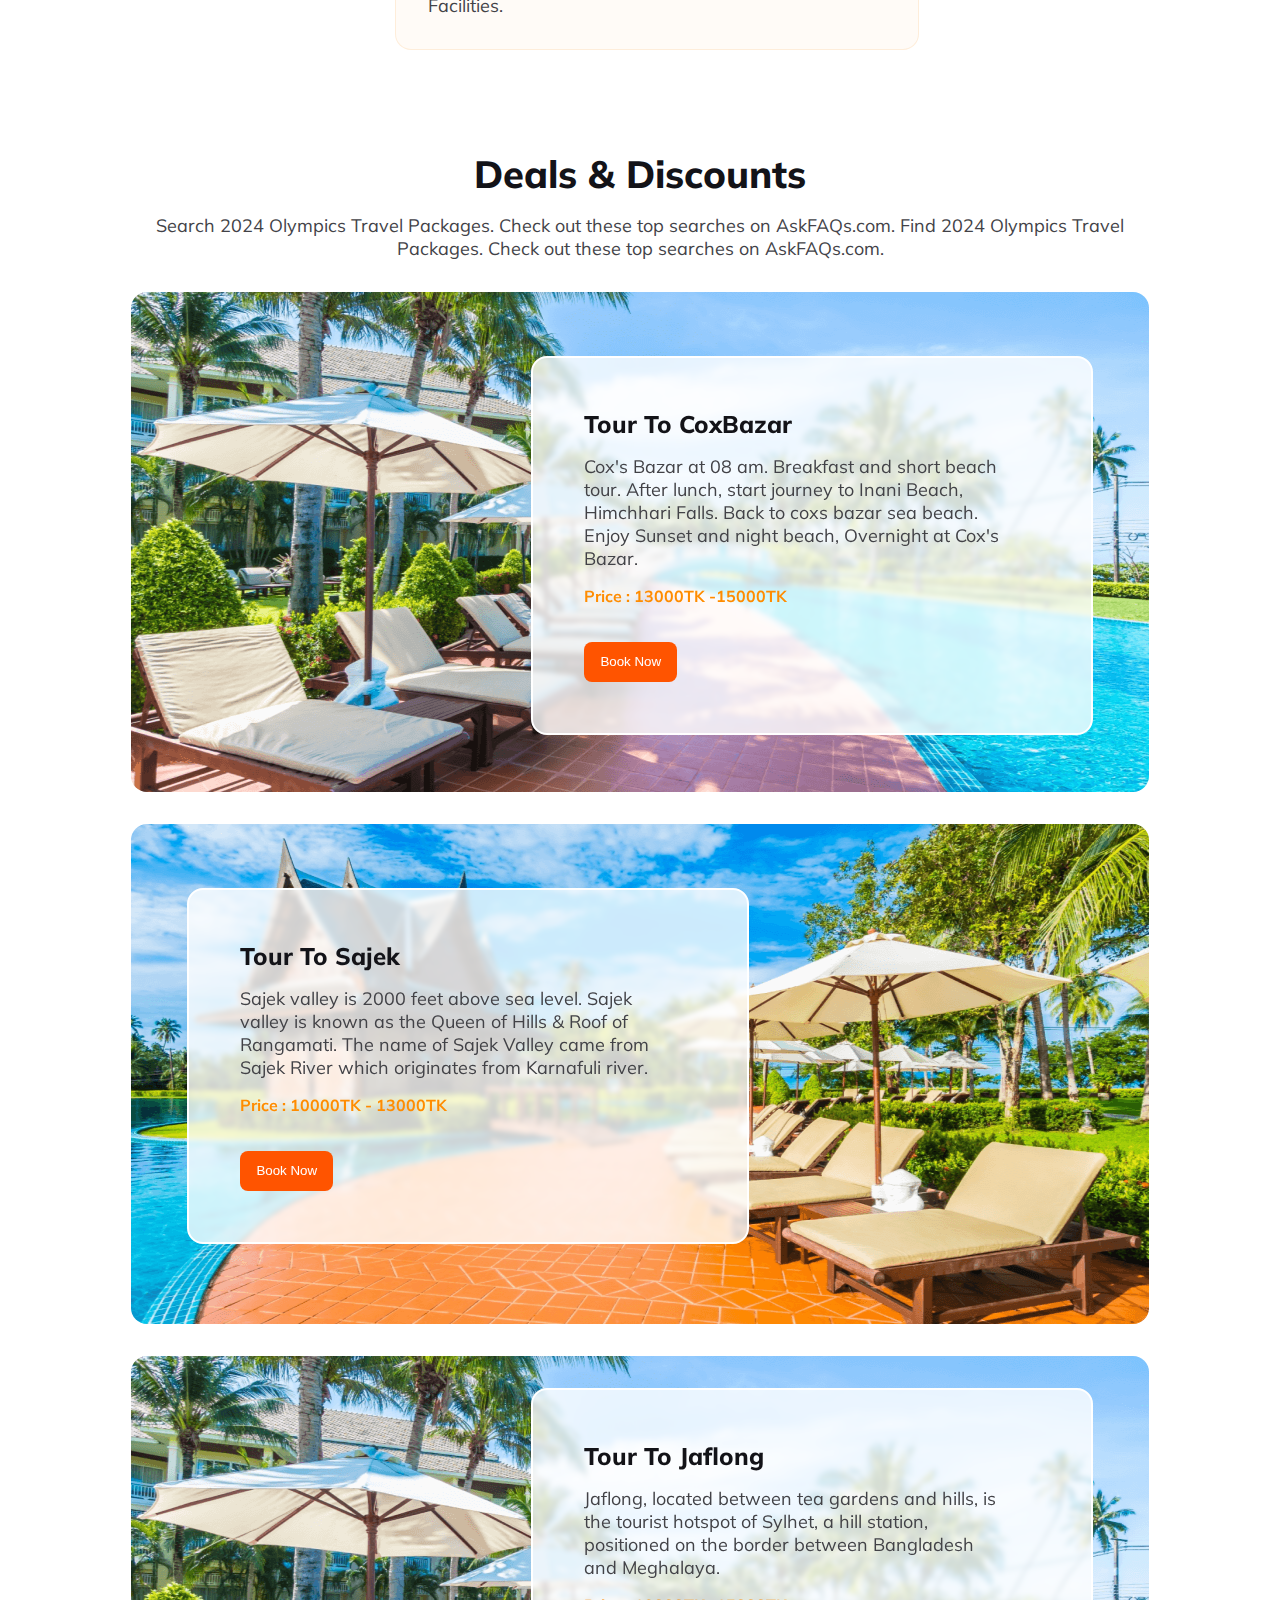
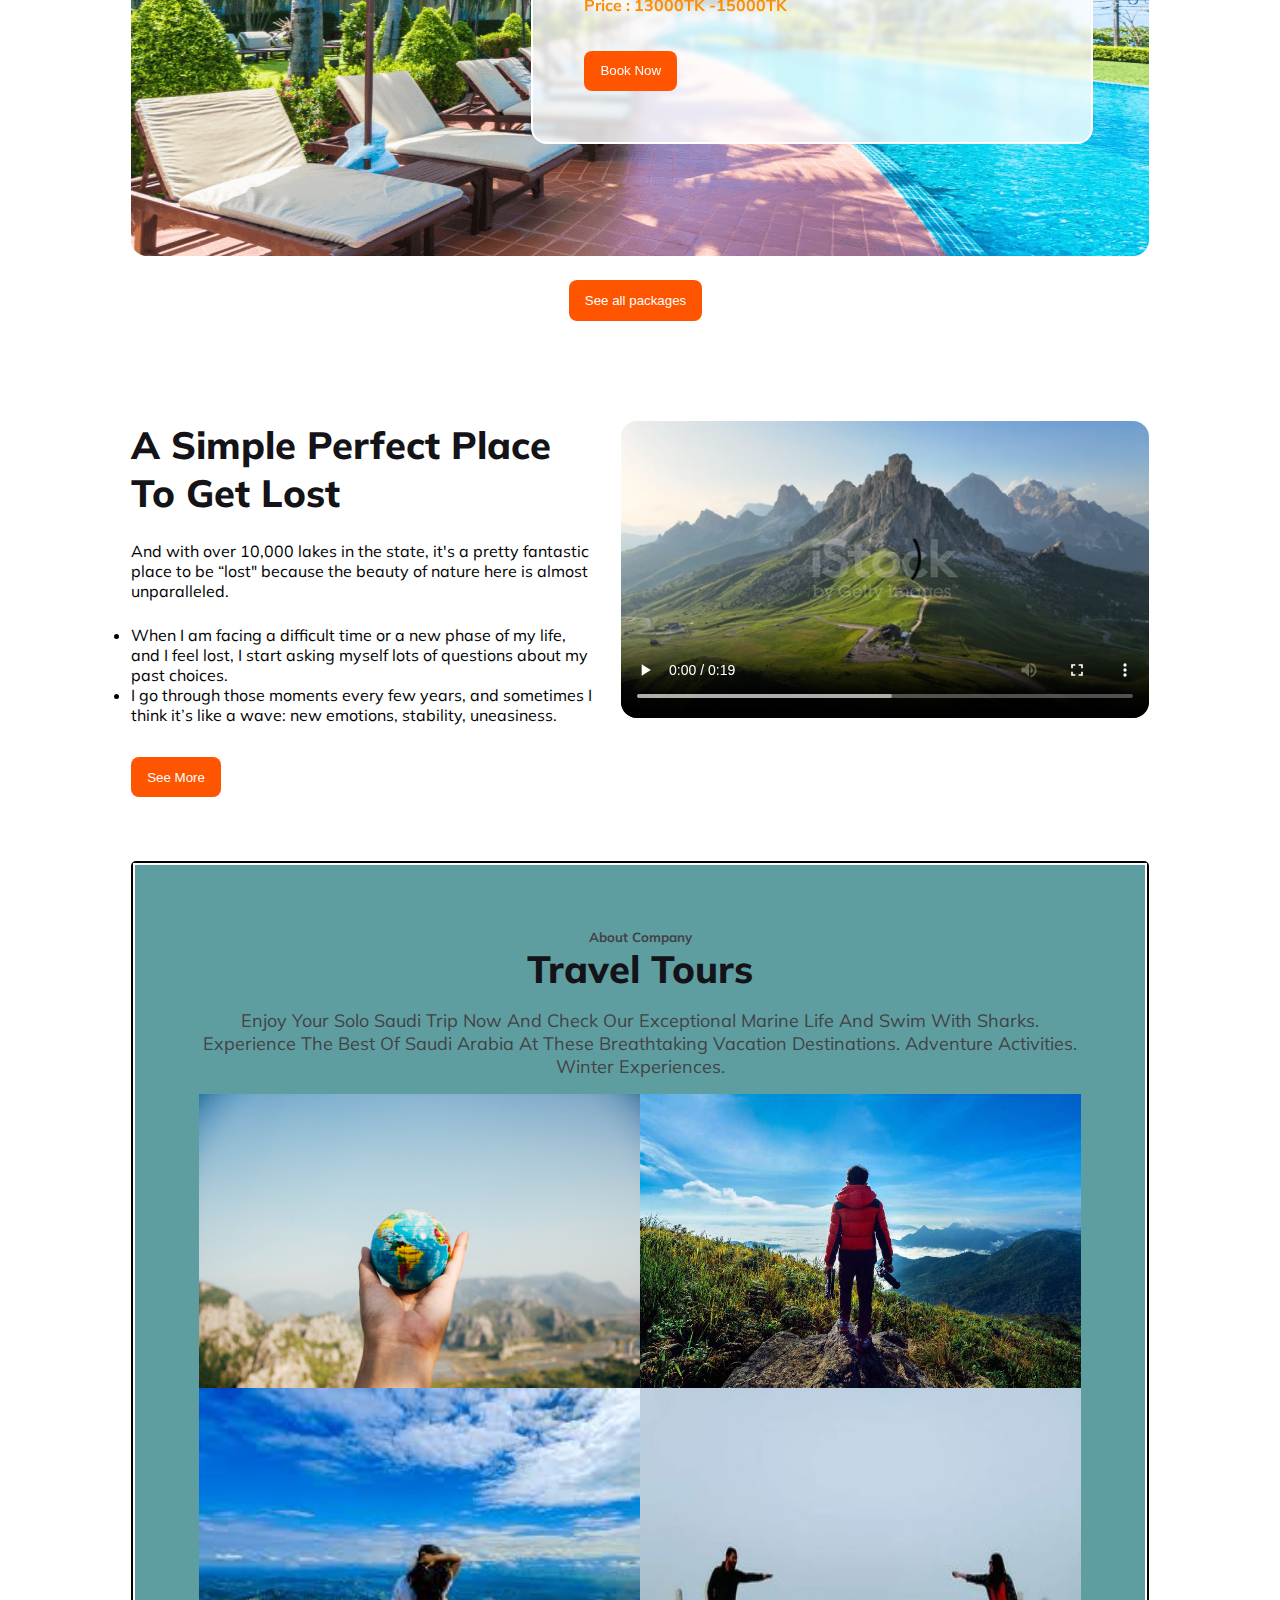
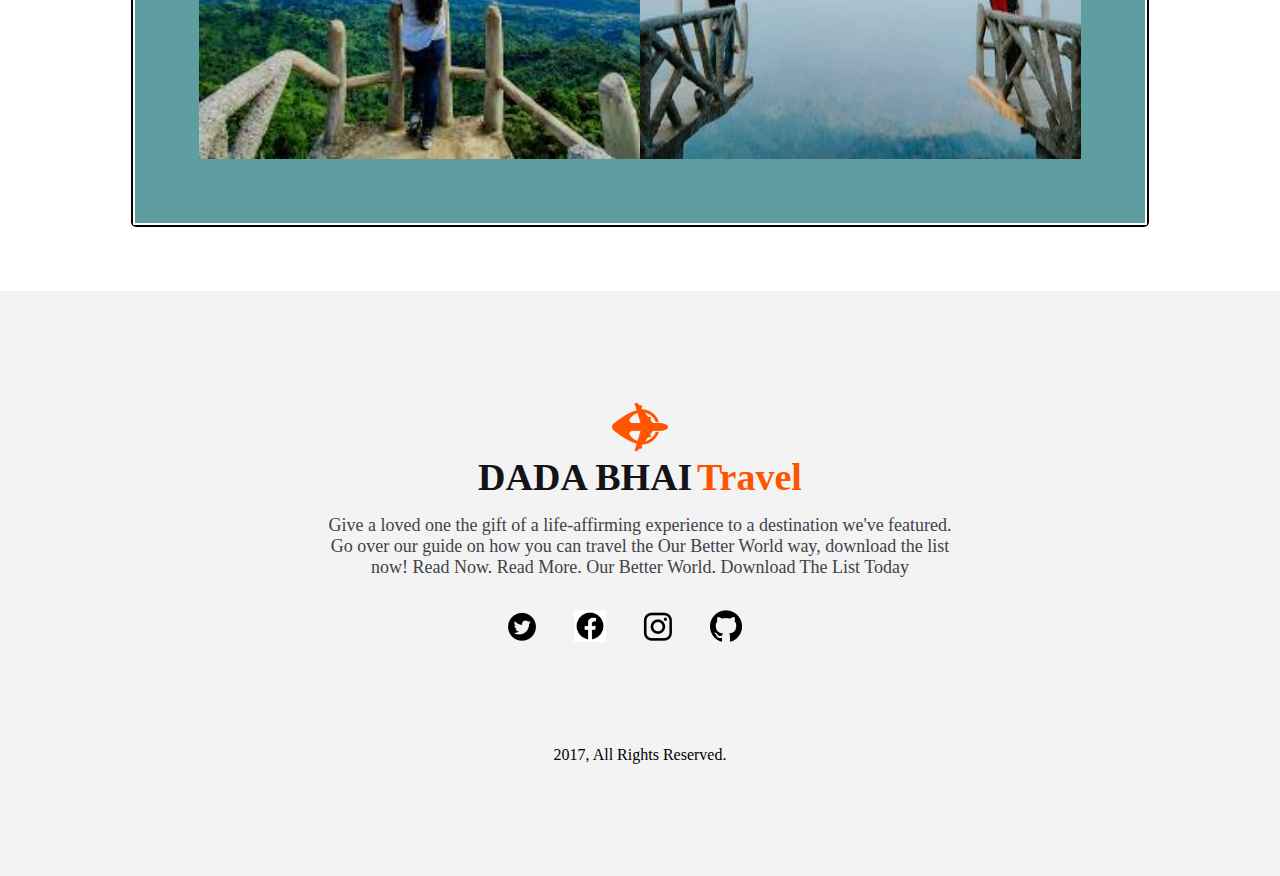
==== commit 4236deab: "video part complete code push" ====
--- a/index.html
+++ b/index.html
@@ -161,6 +161,23 @@
             </div>
             <input class="Read-btn package" style="margin-left: 43%;" type="button" value="See all packages">
         </section>
+        <section class="perfect-place">
+            <div class="place-details">
+                <h3 class="pri-font2" style="margin-bottom: 1.5rem;">A Simple Perfect Place To Get Lost</h3>
+                <p style="margin-bottom: 1.5rem;">And with over 10,000 lakes in the state, it's a pretty fantastic place to be “lost" because the beauty of nature here is almost unparalleled.
+                    <li>
+                        When I am facing a difficult time or a new phase of my life, and I feel lost, I start asking myself lots of questions about my past choices. 
+                    </li>
+                    <li>
+                        I go through those moments every few years, and sometimes I think it’s like a wave: new emotions, stability, uneasiness.
+                    </li>
+                </p>
+                <input id="see-more-btn" class="Read-btn" type="button" value="See More">
+            </div>
+            <div class="video">
+                <video controls src="Images/mountain.mp4"></video>
+            </div>
+        </section>
         <section class="about-company">
             <div class="about">
                 <h5  style=" color: #424247;">About Company</h5>
--- a/styles/travel.css
+++ b/styles/travel.css
@@ -254,6 +254,22 @@
     position: relative;
     top: 2rem;
 }
+/* Perfect place */
+
+.perfect-place{
+    display: flex;
+    margin-top: 6.25rem;
+}
+.place-details{
+    margin-right: 1.6rem;
+}
+#see-more-btn{
+    margin-top: 2rem;
+}
+.video video{
+    width: 33rem;
+    border-radius: 1rem;
+}
 
 /* about company */
 .about-company{
@@ -394,4 +410,11 @@
         position: relative;
         right: 2.3rem;
     }
-}
+    .perfect-place{
+        flex-direction: column;
+    }
+    .video video{
+        width: 100%;
+        margin-top: 3rem;
+    }
+}
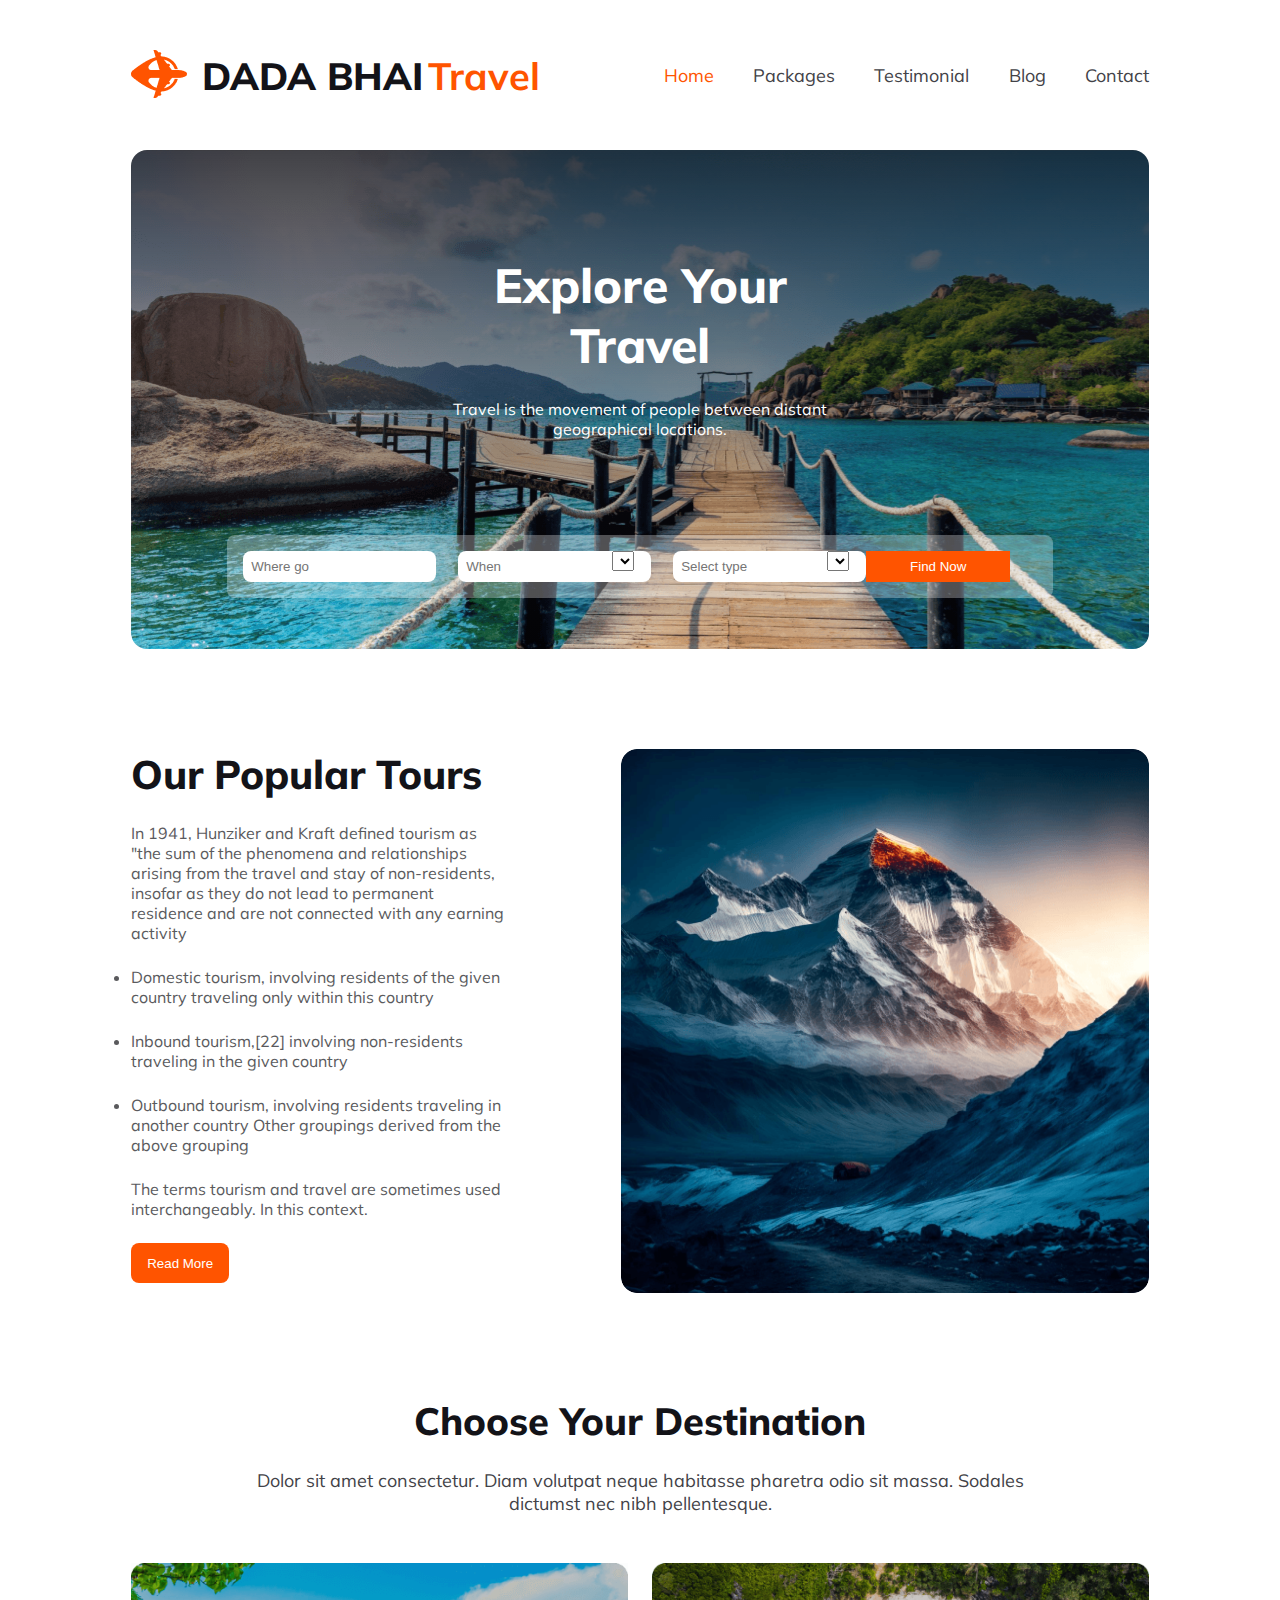
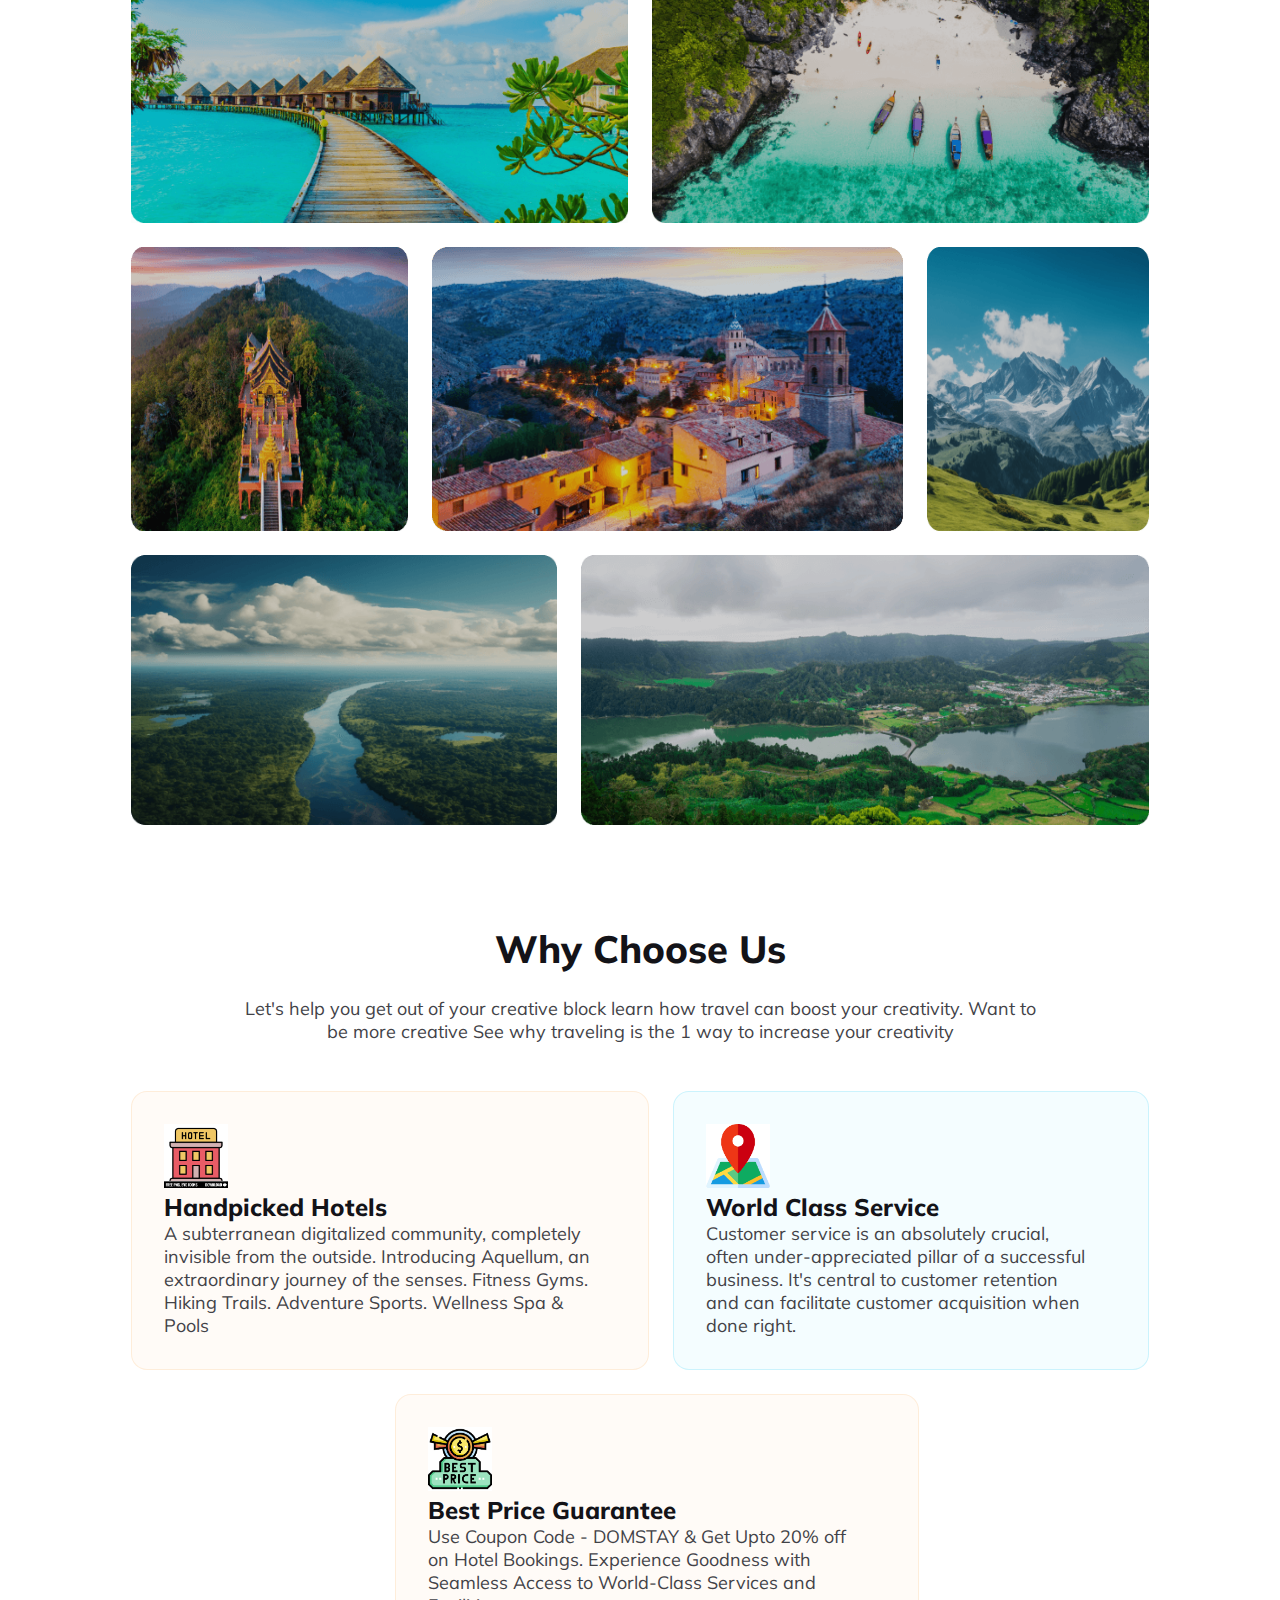
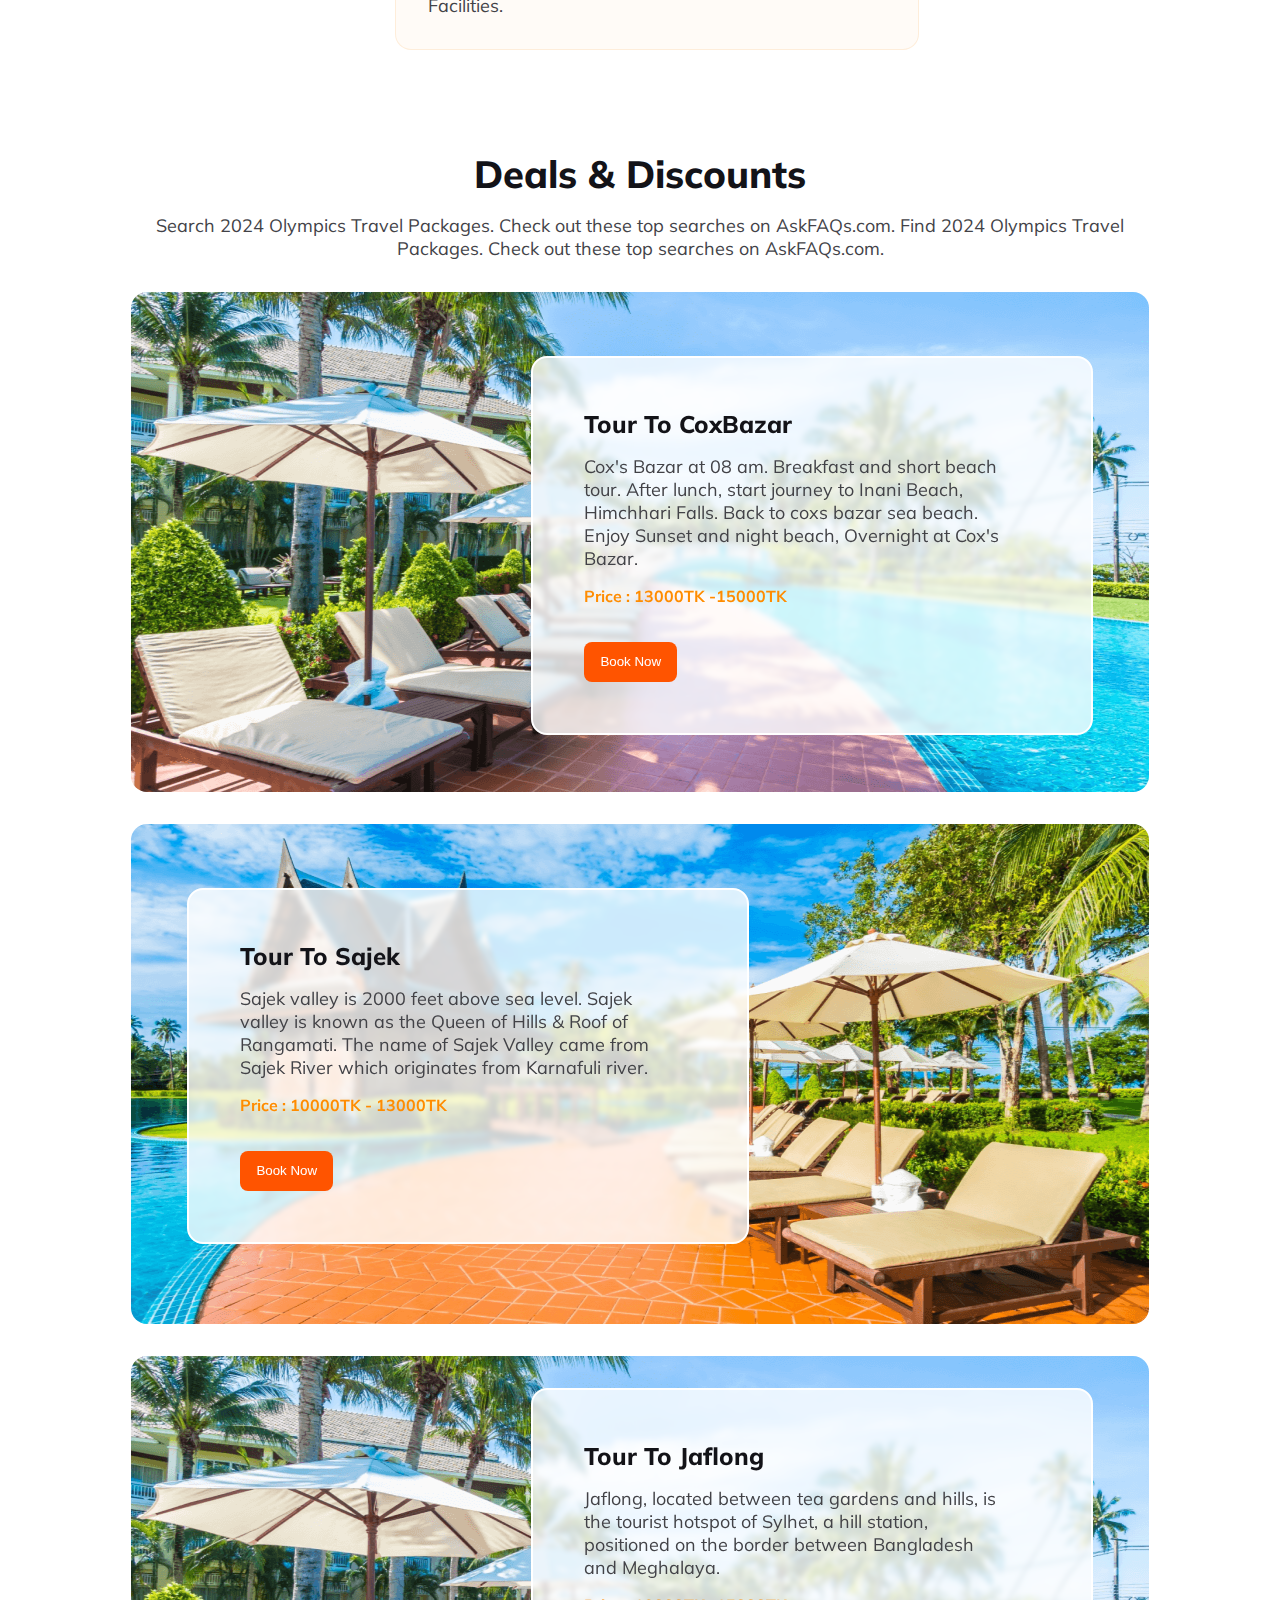
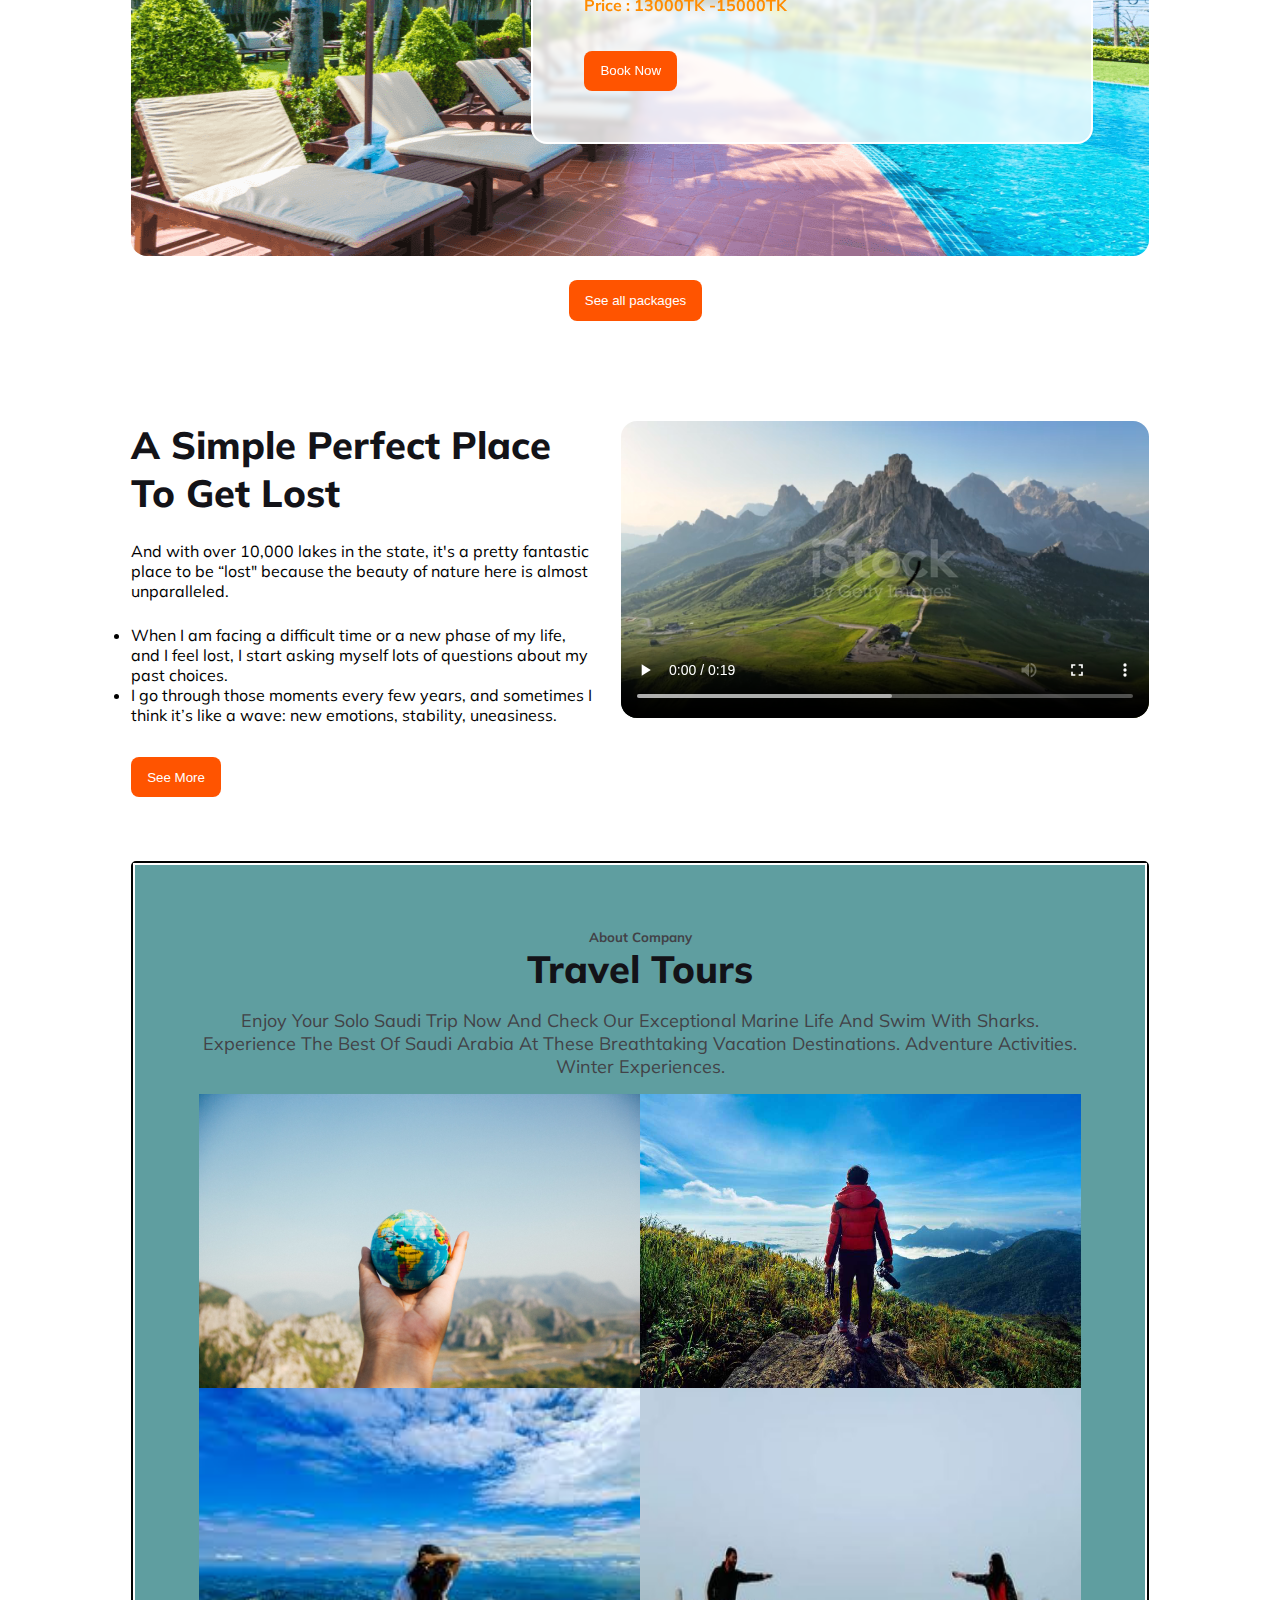
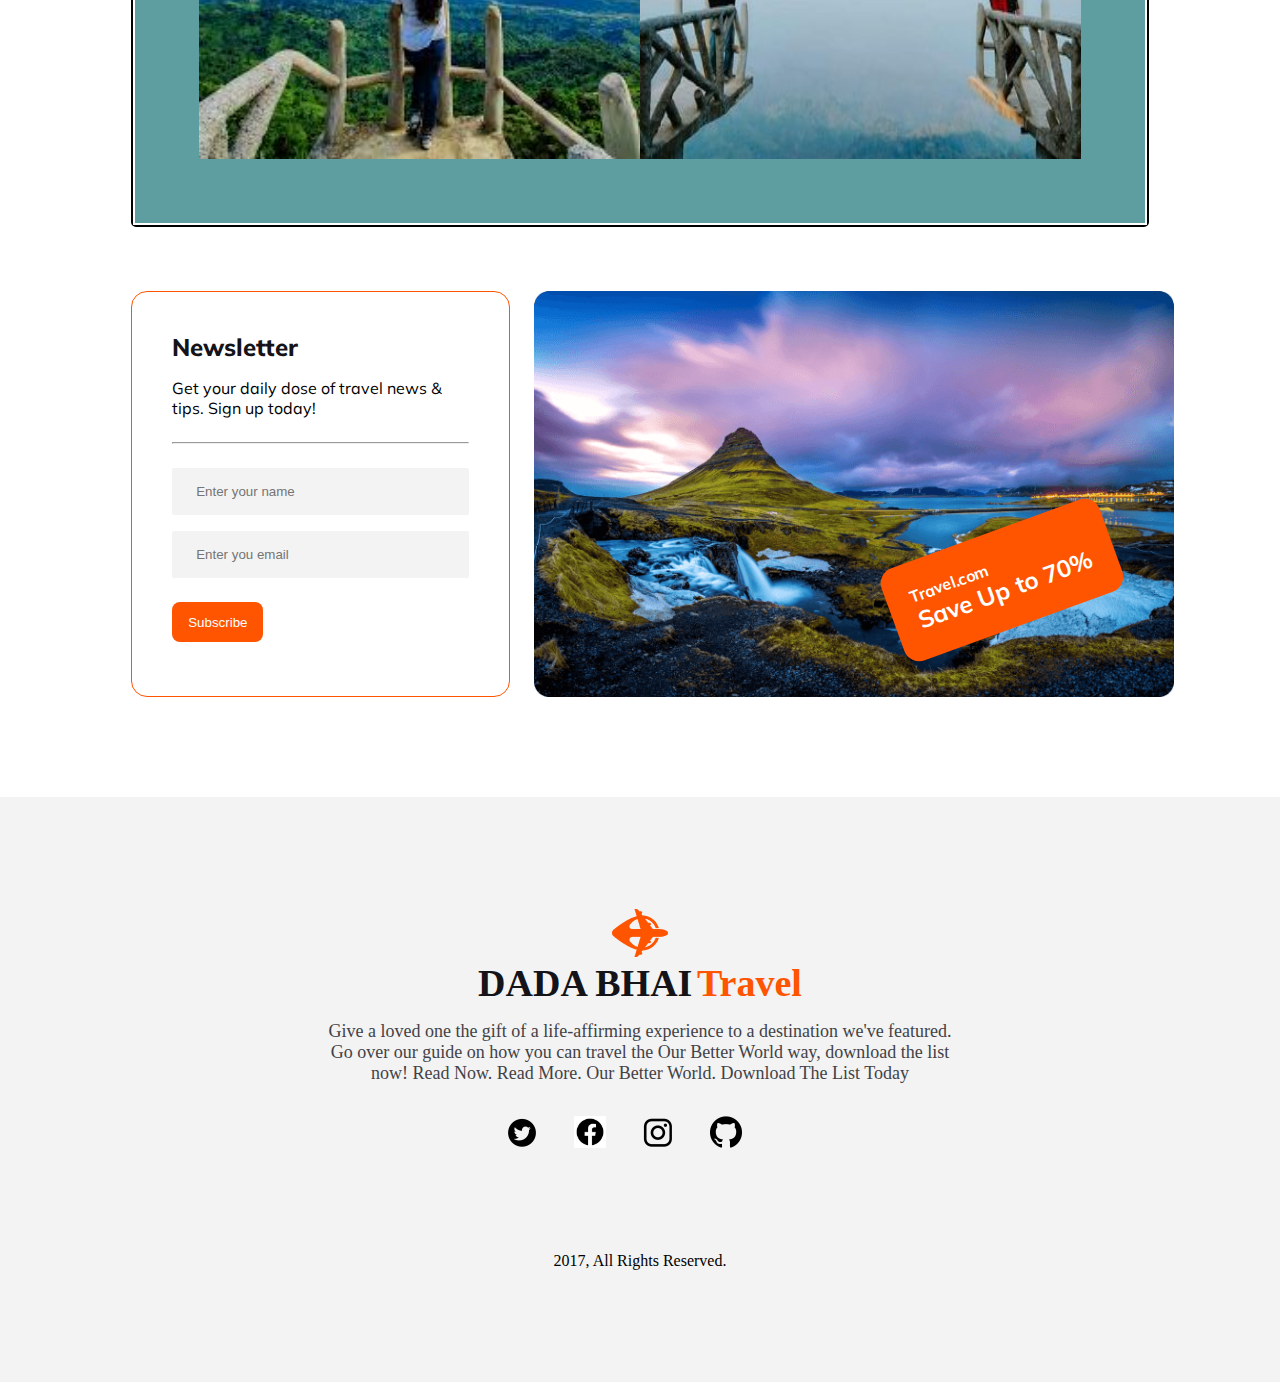
==== commit 4b3b2632: "dadabhai travel website final code push" ====
--- a/index.html
+++ b/index.html
@@ -191,6 +191,23 @@
                 </div>
             </div>
         </section>
+        <section class="submit">
+            <div class="submit-detail">
+                <h3 class="pri-font2" style="font-size: 1.5rem;margin-bottom: 1rem;">Newsletter</h3>
+                <p>Get your daily dose of travel news & tips. Sign up today!</p>
+                <hr style="margin: 1.5rem 0 1.5rem 0;">
+                <input class="submit-intput" style="margin-bottom: 1rem;" placeholder="Enter your name" type="text" name="" id=""><br>
+                <input class="submit-intput" placeholder="Enter you email" type="text" name="" id=""><br>
+                <input class="Read-btn" type="button" value="Subscribe">
+            </div>
+            <div class="submit-section-image">
+                <div class="save-detail">
+                    <h4>Travel.com</h4>
+                    <h2>Save Up to 70%</h2>
+                </div>
+                <img src="Images/Rectangle 8 (1).png" alt="">
+            </div>
+        </section>
     </main>
     <footer class="footer">
         <div class="footer-design">
--- a/styles/travel.css
+++ b/styles/travel.css
@@ -291,7 +291,43 @@
     border: 2px solid white;  
     padding: 4rem;  
 }
-
+/* subscribe section */
+
+.submit{
+    display: flex;
+    margin-bottom: 6.25rem;
+}
+.submit-detail{
+    border: 1px solid #FF5400;
+    border-radius: 1rem;
+    margin-right: 1.5rem;
+    padding: 2.5rem;
+}
+.submit-intput{
+    border-radius: 2px;
+    background: rgba(19, 19, 24, 0.05);
+    border: 0;
+    padding: 1rem 6rem 1rem 1.5rem;
+}
+
+.submit-section-image img{
+    width: 40rem;
+    height: 100%;
+}
+
+.submit-section-image{
+    position: relative;
+}
+.save-detail{
+    position: absolute;
+    background-color: #FF5400;
+    padding: 1.5rem;
+    border-radius: 1rem;
+    color: white;
+    top: 15rem;
+    left: 22rem;
+    transform: rotate(-20deg);
+}
 
 /* footer */
 
@@ -417,4 +453,19 @@
         width: 100%;
         margin-top: 3rem;
     }
-}
+    .submit{
+        flex-direction: column;
+    }
+    .submit-detail{
+        width: 22rem;
+    }
+    .submit-section-image img{
+        width: 100%;
+        margin-top: 2rem;
+    }
+    .save-detail{
+        position: absolute;
+        top: 10rem;
+        left: 10rem;
+    }
+}
